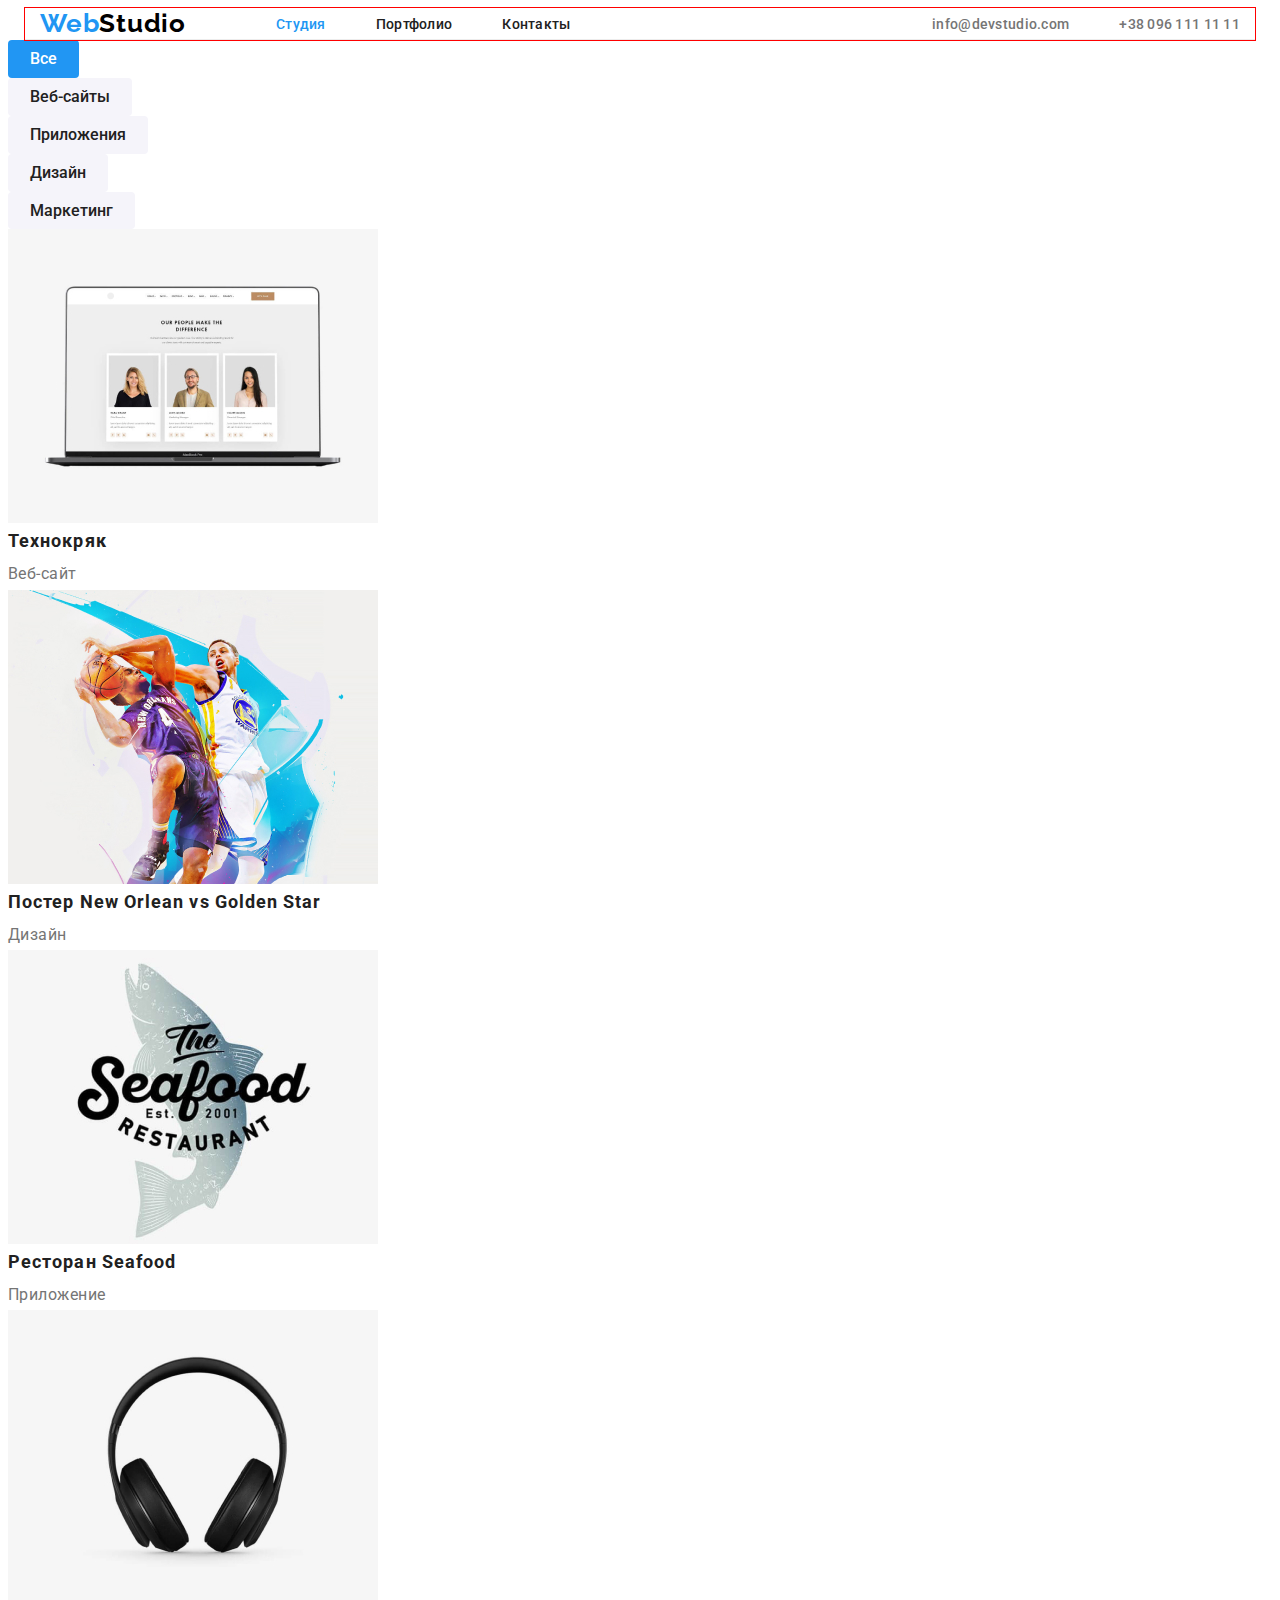
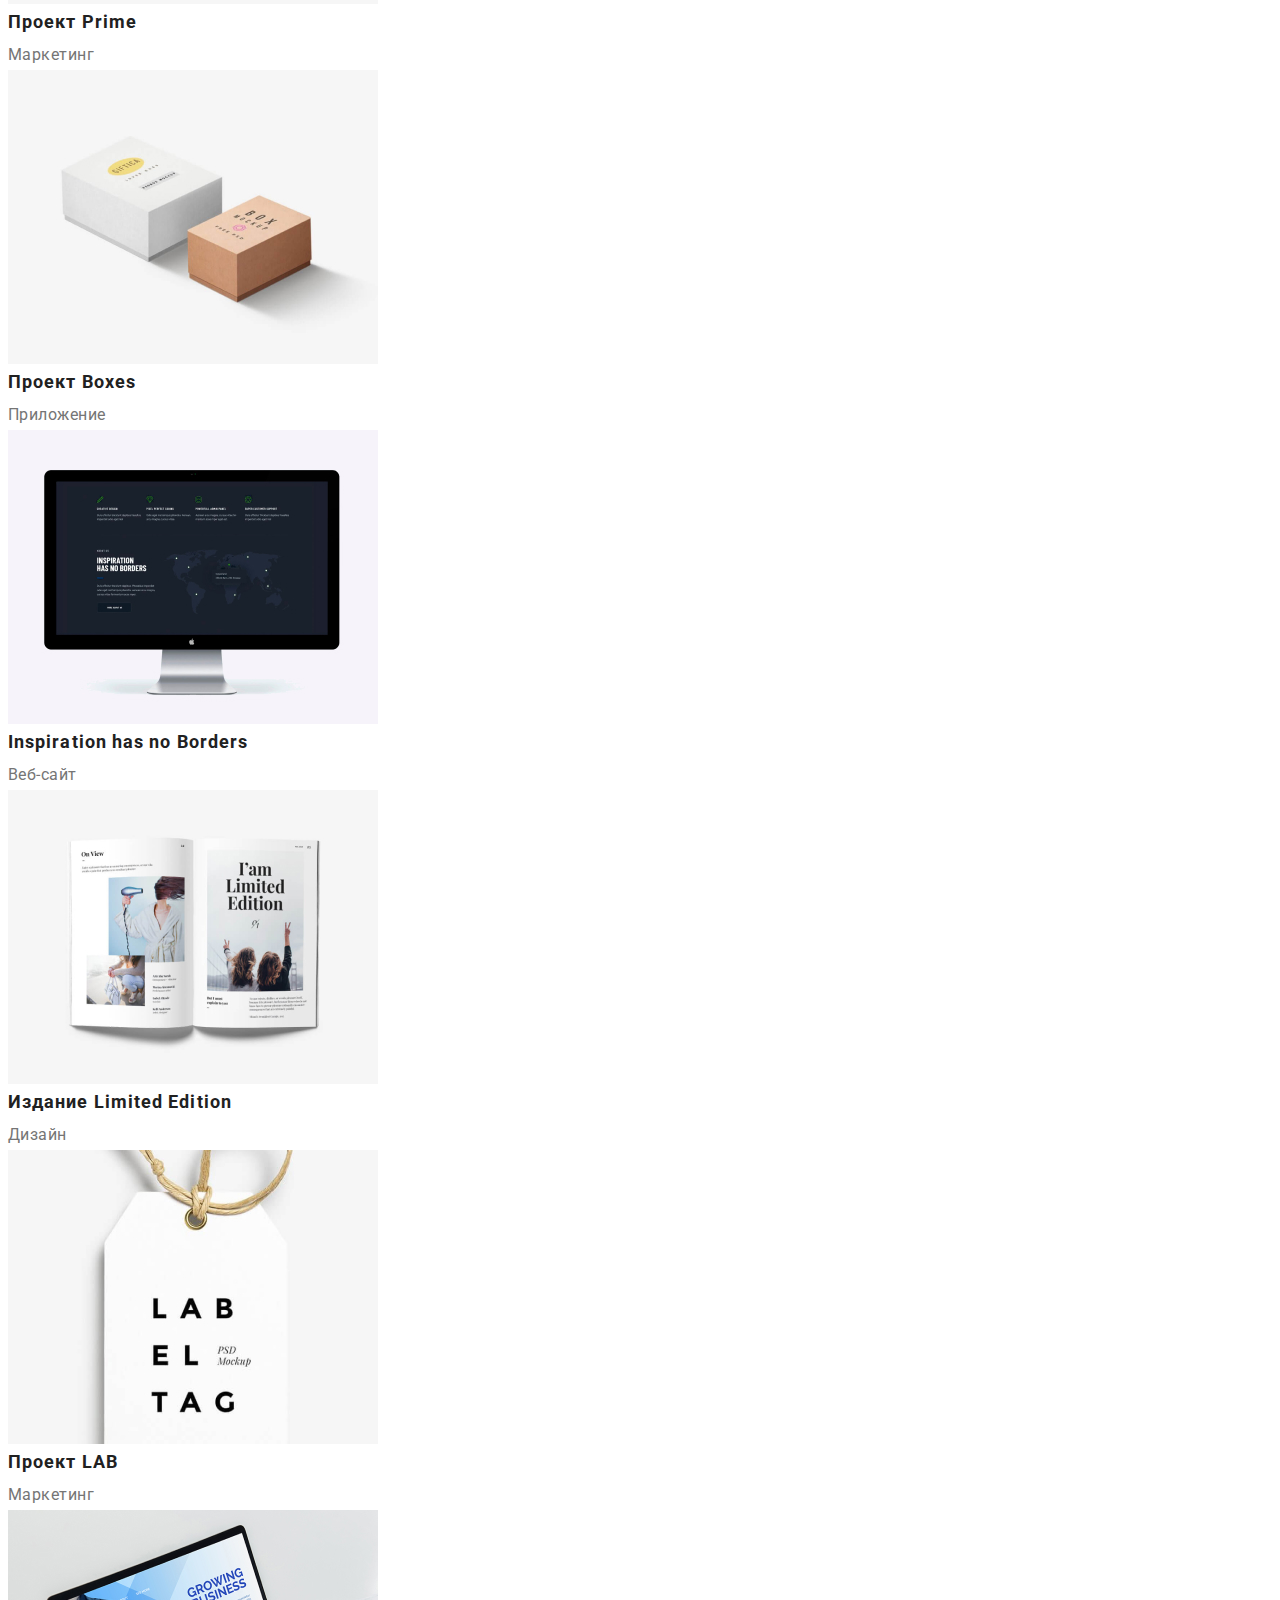
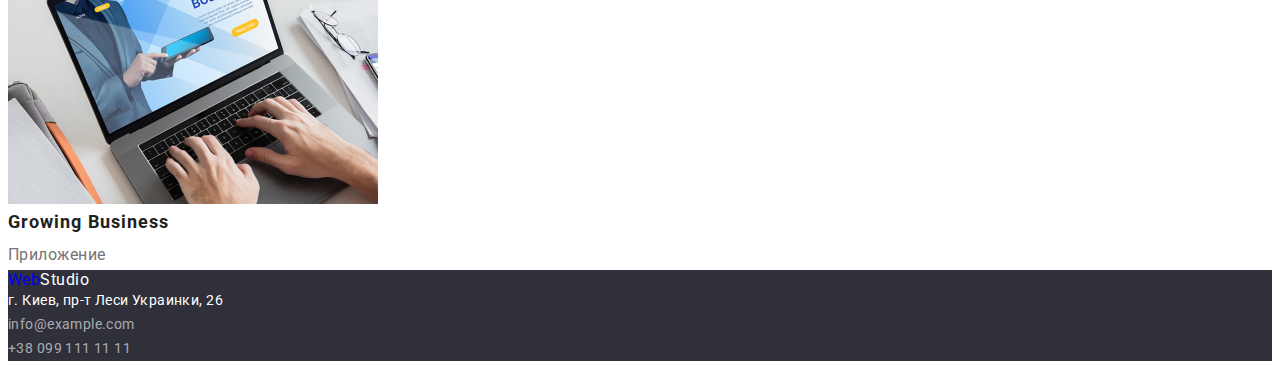
==== portfolio.html @ 0cc16148 "hw-03-heder" ====
<!DOCTYPE html>
<html lang="ru">
  <head>
    <meta charset="UTF-8" />
    <meta http-equiv="X-UA-Compatible" content="IE=edge" />
    <meta name="viewport" content="width=device-width, initial-scale=1.0" />
    <title>Portfolio</title>
    <link rel="preconnect" href="https://fonts.googleapis.com" />
    <link rel="preconnect" href="https://fonts.gstatic.com" crossorigin />
    <link
      href="https://fonts.googleapis.com/css2?family=Raleway:wght@700&family=Roboto:wght@400;500;700;900&display=swap"
      rel="stylesheet"
    />
    <link rel="stylesheet" href="./css/styles.css" />
  </head>

  <body>
    <!-- heder -->

    <header class="heder">
      <div class="container heder-container">
        <nav class="heder-nav">
          <a class="logo-web-studio link" href="./index.html"
            >Web<span class="logo-studio">Studio</span></a
          >
          <ul class="heder-list list">
            <li class="heder-list-item">
              <a class="heder-link link current" href="./index.html">Студия</a>
            </li>
            <li class="heder-list-item">
              <a class="heder-link link" href="./portfolio.html">Портфолио</a>
            </li>
            <li class="heder-list-item">
              <a class="heder-link link" href="./index.html">Контакты</a>
            </li>
          </ul>
        </nav>
        <div class="heder-group">
          <ul class="heder-group list">
            <li class="heder-group-item">
              <a class="heder-contact link" href="mailito:info@devstudio.com">info@devstudio.com</a>
            </li>
            <li class="heder-group-item">
              <a class="heder-contact link" href="tel:+380961111111">+38 096 111 11 11</a>
            </li>
          </ul>
        </div>
      </div>
    </header>

    <!-- main -->

    <main class="portfolio">
      <h1 class="visually-hidden">Портфолио</h1>

      <div class="">
        <ul class="list">
          <li><button class="btn-portfolio btn btn-colored" type="button">Все</button></li>
          <li><button class="btn-portfolio btn" type="button">Веб-сайты</button></li>
          <li><button class="btn-portfolio btn" type="button">Приложения</button></li>
          <li><button class="btn-portfolio btn" type="button">Дизайн</button></li>
          <li><button class="btn-portfolio btn" type="button">Маркетинг</button></li>
        </ul>
      </div>

      <ul class="list">
        <li>
          <a class="link" href="">
            <img src="./images/hw-2-01.jpg" alt="Работающий ноутбук" width="370" height="294" />
            <h2 class="portfolio-h2-style">Технокряк</h2>
            <p class="pottfolio-p-style">Веб-сайт</p>
            <span class="visually-hidden">Веб-сайты</span>
          </a>
        </li>

        <li>
          <a class="link" href="">
            <img
              src="./images/hw-2-02.jpg"
              alt="Два баскетболиста в борьбе за мячь"
              width="370"
              height="294"
            />
            <h2 class="portfolio-h2-style">Постер New Orlean vs Golden Star</h2>
            <p class="pottfolio-p-style">Дизайн</p>
            <span class="visually-hidden">Дизайн</span>
          </a>
        </li>

        <li>
          <a class="link" class="link" href="">
            <img src="./images/hw-2-03.jpg" alt="Логотип ресторана" width="370" height="294" />
            <h2 class="portfolio-h2-style">Ресторан Seafood</h2>
            <p class="pottfolio-p-style">Приложение</p>
            <span class="visually-hidden">Приложения</span>
          </a>
        </li>

        <li>
          <a class="link" href="">
            <img src="./images/hw-2-04.jpg" alt="Изображение наушников" width="370" height="294" />
            <h2 class="portfolio-h2-style">Проект Prime</h2>
            <p class="pottfolio-p-style">Маркетинг</p>
            <span class="visually-hidden">Маркетинг</span>
          </a>
        </li>

        <li>
          <a class="link" href="">
            <img
              src="./images/hw-2-05.jpg"
              alt="Изображение двух коробок"
              width="370"
              height="294"
            />
            <h2 class="portfolio-h2-style">Проект Boxes</h2>
            <p class="pottfolio-p-style">Приложение</p>
            <span class="visually-hidden">Приложения</span>
          </a>
        </li>

        <li>
          <a class="link" href="">
            <img src="./images/hw-2-06.jpg" alt="Монитор Aplle" width="370" height="294" />
            <h2 lang="en" class="portfolio-h2-style">Inspiration has no Borders</h2>
            <p class="pottfolio-p-style">Веб-сайт</p>
            <span class="visually-hidden">Веб-сайты</span>
          </a>
        </li>

        <li>
          <a class="link" href="">
            <img src="./images/hw-2-07.jpg" alt="Разворот журнала" width="370" height="294" />
            <h2 class="portfolio-h2-style">Издание Limited Edition</h2>
            <p class="pottfolio-p-style">Дизайн</p>
            <span class="visually-hidden">Дизайн</span>
          </a>
        </li>

        <li>
          <a class="link" href="">
            <img
              src="./images/hw-2-08.jpg"
              alt="Изображение этикетки LAB"
              width="370"
              height="294"
            />
            <h2 class="portfolio-h2-style">Проект LAB</h2>
            <p class="pottfolio-p-style">Маркетинг</p>
            <span class="visually-hidden">Маркетинг</span>
          </a>
        </li>

        <li>
          <a class="link" href="">
            <img
              src="./images/hw-2-09.jpg"
              alt="Работа в приложении Growing Business на ноутбуке"
              width="370"
              height="294"
            />
            <h2 lang="en" class="portfolio-h2-style">Growing Business</h2>
            <p class="pottfolio-p-style">Приложение</p>
            <span class="visually-hidden">Приложения</span>
          </a>
        </li>
      </ul>
    </main>

    <!-- footer -->

    <footer class="footer">
      <a class="logo-web link" href="./index.html"
        >Web<span class="footer-logo-studio">Studio</span></a
      >
      <address class="footer-address-it">
        <ul class="list">
          <li>
            <a
              class="footer-address link"
              href="https://goo.gl/maps/yNYyYPv2zE2rzLxP9"
              target="_blank"
              rel="noopener noreferrer"
              >г. Киев, пр-т Леси Украинки, 26</a
            >
          </li>
          <li>
            <a class="footer-contact link" href="mailito:info@example.com">info@example.com</a>
          </li>
          <li><a class="footer-contact link" href="tel:+380991111111">+38 099 111 11 11</a></li>
        </ul>
      </address>
    </footer>
  </body>
</html>
---- css/styles.css ----
:root { 

/* fonts */

--main-font: "Roboto", sans-serif;
--secondary-font: "Raleway";

   


/* text color */

--accent-txt-color: #2196F3;
--txt-black: #000000;
--txt-white: #FFFFFF;
--txt-deep-grey: #212121;
--txt-light-gray: #F5F4FA;
--txt-gray: #757575 ;
--txt-gray-glass: rgba(255, 255, 255, 0.6);

/* bg color */

--heder-footer: #2F303A;

}

body
 {
    font-family: var(--main-font);
    font-size: 16px;
    letter-spacing: 0.03em;
    color: var(--txt-gray);
    background-color: #FFFFFF;
}

/* resrt */

h1,
h2,
h3,
h4,
p {
    margin: 0;
}

img {
    display: block;
    max-width: 100%;
    height: auto;
}


/* comon styles start */

.container {
    width: 1200px;
    padding-left: 15px;
    padding-right: 15px;
    margin-left: auto;
    margin-right: auto;
    outline: 1px solid red;
}

.visually-hidden {
    position: absolute;
    width: 1px;
    height: 1px;
    margin: -1px;
    border: 0;
    padding: 0;

    white-space: nowrap;
    clip-path: inset(100%);
    clip: rect(0 0 0 0);
    overflow: hidden;
}

.link {
    text-decoration: none;
}

.list {
    list-style: none;
    margin: 0;
    padding: 0;
}


.btn {

    border-radius: 4px;
    border: 0px;
}

.btn:hover,
.btn:focus,
.btn:active {
    color: var(--txt-white);
    background-color: var(--accent-txt-color);
}

/* comon styles end */




/* heder */

.heder-container {
    display: flex;
    align-items: center;
    border-bottom: 1px solid #ECECEC;
    }

.heder-nav {
    display: flex;
    align-items: center;
}

.logo-web-studio {
    font-family: var(--secondary-font);
    font-weight: 700;
    font-size: 26px;
    line-height: 1.19;
    letter-spacing: 0.03em;
    color: var(--accent-txt-color);
    margin-right: 90px;

}

.logo-studio {
    color: var(--txt-black);}

.heder-list {
    display: flex; 
    align-items: center;
}

.heder-list-item:not(:last-child) {
    margin-right: 50px;}


.heder-link {   
    font-weight: 500;
    font-size: 14px;
    line-height: 1.14;
    letter-spacing: 0.02em;
    color: var(--txt-deep-grey);}

.heder-group  { 
    margin-left: auto;
    display: flex;}
.heder-group-item:not(:last-child) {
    margin-right:  50px;
}

.heder-contact {
    font-weight: 500;
    font-size: 14px;
    line-height: 1.14;
    letter-spacing: 0.02em;
    color: var(--txt-gray);
    }

.heder-contact:hover,
.heder-contact:focus,
.heder-link:hover,
.heder-link:focus,
.current
{color: var(--accent-txt-color);}




/* main */




/* main-one */

.hero-background {

    
    
    background-color: var(--heder-footer);
 }
 
.section-one-h1 { 
    
    font-weight: 900;
    font-size: 44px;
    line-height: 1.36;
    text-align: center;
    letter-spacing: 0.06em;
    text-transform: uppercase;
    color: var(--txt-white);
    
    
}


.btn-one {
    
   
    font-weight: 700;
    font-size: 16px;
    line-height: 1.88;
    display: flex;
    align-items: center;
    text-align: center;
    letter-spacing: 0.06em;
    color: var(--txt-deep-grey);
    background-color: var(--txt-light-gray);
    cursor: pointer;
}

.section-one-h2 {
    
    font-size: 36px;
    line-height: 1.17;
    text-align: center;
    color: var(--txt-deep-grey);}

.section-one-h3-best {
    
    font-size: 14px;
    line-height: 1.14;
    text-transform: uppercase;
    color: var(--txt-deep-grey);}

.section-one-p-best {
    font-size: 14px;
    line-height: 1.71;
    }

.section-one-h3-banda {
    
    font-weight: 500;
    line-height: 1.19;
    /* identical to box height */
    text-align: center;
    color: var(--txt-deep-grey);
    }

.section-one-p-banda {
    
    line-height: 1.19;
    /* identical to box height */
    text-align: center;
    } 





/* main-portfolio */  


.btn-portfolio {
        
        
        padding: 6px 22px;
        font-family: inherit;
        font-weight: 500;
        font-size: 16px;
        line-height: 1.62;
        text-align: center;
        color: var(--txt-deep-grey);
        cursor: pointer;
        background-color: transparent;
        background-color: var(--txt-light-gray);
    }

    .btn-colored {color: var(--txt-white); background-color: var(--accent-txt-color);}

.portfolio-h2-style {
    
    font-size: 18px;
    line-height: 2;
    letter-spacing: 0.06em;
    color: var(--txt-deep-grey);
} 

.pottfolio-p-style {
    line-height: 1.88;
    color: var(--txt-gray);
    }




    
/* footer */

.footer {
background-color: var(--heder-footer);
}

.footer-logo-studio {
color: var(--txt-white);
}
.footer-address-it {font-style: normal;} 

.footer-address {
    font-size: 14px;
    line-height: 1.71;
    letter-spacing: 0.03em;
    color: var(--txt-white);
}


.footer-contact {
    font-size: 14px;
    line-height: 1.71;
    letter-spacing: 0.03em;
    color: var(--txt-gray-glass);
}

.footer-contact:hover,
.footer-contact:focus {
    color: var(--accent-txt-color);}
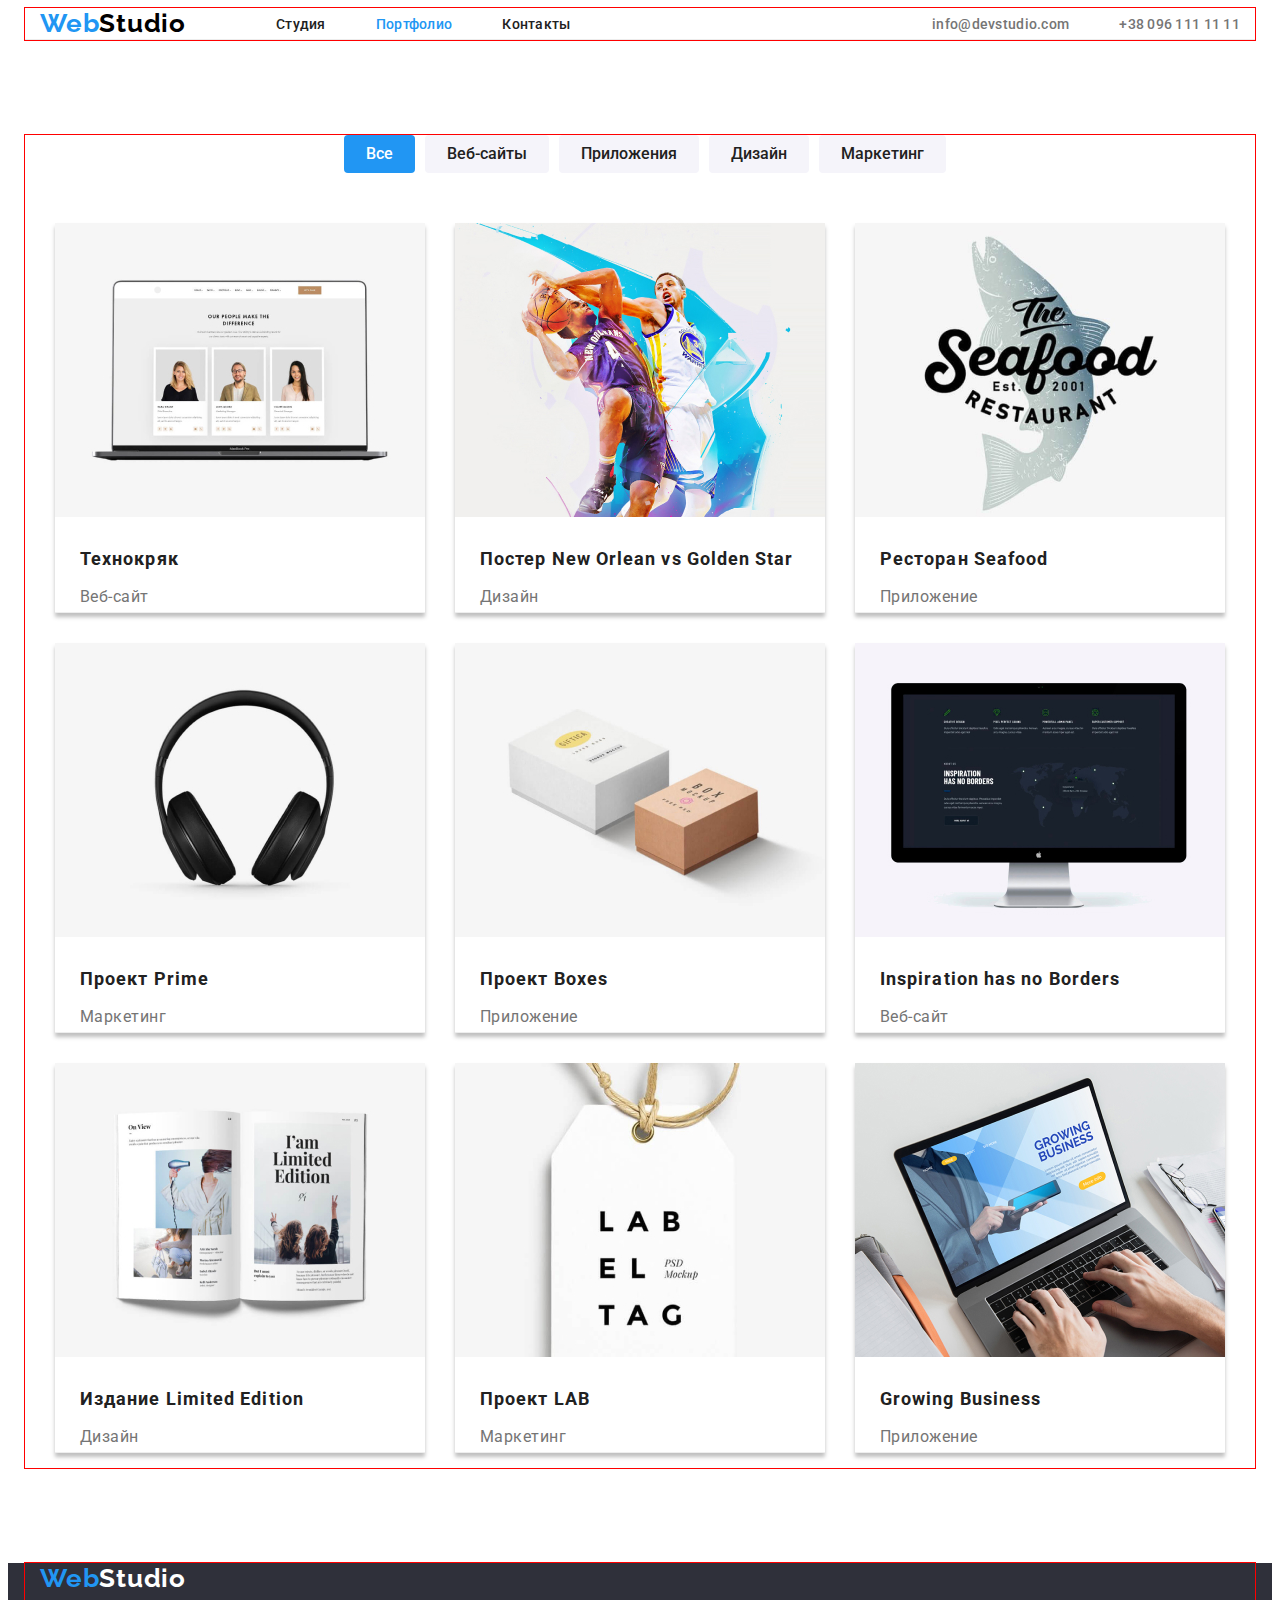
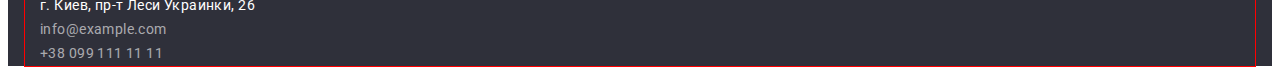
==== commit ca4e225d: "hw-03-portfolio" ====
--- a/portfolio.html
+++ b/portfolio.html
@@ -25,10 +25,10 @@
           >
           <ul class="heder-list list">
             <li class="heder-list-item">
-              <a class="heder-link link current" href="./index.html">Студия</a>
+              <a class="heder-link link" href="./index.html">Студия</a>
             </li>
             <li class="heder-list-item">
-              <a class="heder-link link" href="./portfolio.html">Портфолио</a>
+              <a class="heder-link link current" href="./portfolio.html">Портфолио</a>
             </li>
             <li class="heder-list-item">
               <a class="heder-link link" href="./index.html">Контакты</a>
@@ -50,146 +50,185 @@
 
     <!-- main -->
 
-    <main class="portfolio">
-      <h1 class="visually-hidden">Портфолио</h1>
-
-      <div class="">
-        <ul class="list">
-          <li><button class="btn-portfolio btn btn-colored" type="button">Все</button></li>
-          <li><button class="btn-portfolio btn" type="button">Веб-сайты</button></li>
-          <li><button class="btn-portfolio btn" type="button">Приложения</button></li>
-          <li><button class="btn-portfolio btn" type="button">Дизайн</button></li>
-          <li><button class="btn-portfolio btn" type="button">Маркетинг</button></li>
-        </ul>
+    <main class="portfolio section">
+      <div class="container">
+        <h1 class="visually-hidden">Портфолио</h1>
+
+        <div class="btn-portfolio-container">
+          <ul class="list list-portfolio-container">
+            <li><button class="btn-portfolio btn btn-colored" type="button">Все</button></li>
+            <li><button class="btn-portfolio btn" type="button">Веб-сайты</button></li>
+            <li><button class="btn-portfolio btn" type="button">Приложения</button></li>
+            <li><button class="btn-portfolio btn" type="button">Дизайн</button></li>
+            <li><button class="btn-portfolio btn" type="button">Маркетинг</button></li>
+          </ul>
+        </div>
+        <div class="portfolio-container">
+          <ul class="list card-set">
+            <li class="card-set-item portfolio-bord">
+              <a class="link" href="">
+                <img
+                  class="portfolio-pic"
+                  src="./images/hw-2-01.jpg"
+                  alt="Работающий ноутбук"
+                  width="370"
+                  height="294"
+                />
+                <h2 class="portfolio-h2-style">Технокряк</h2>
+                <p class="pottfolio-p-style">Веб-сайт</p>
+                <span class="visually-hidden">Веб-сайты</span>
+              </a>
+            </li>
+
+            <li class="card-set-item portfolio-bord">
+              <a class="link" href="">
+                <img
+                  class="portfolio-pic"
+                  src="./images/hw-2-02.jpg"
+                  alt="Два баскетболиста в борьбе за мячь"
+                  width="370"
+                  height="294"
+                />
+                <h2 class="portfolio-h2-style">Постер New Orlean vs Golden Star</h2>
+                <p class="pottfolio-p-style">Дизайн</p>
+                <span class="visually-hidden">Дизайн</span>
+              </a>
+            </li>
+
+            <li class="card-set-item portfolio-bord">
+              <a class="link" class="link" href="">
+                <img
+                  class="portfolio-pic"
+                  src="./images/hw-2-03.jpg"
+                  alt="Логотип ресторана"
+                  width="370"
+                  height="294"
+                />
+                <h2 class="portfolio-h2-style">Ресторан Seafood</h2>
+                <p class="pottfolio-p-style">Приложение</p>
+                <span class="visually-hidden">Приложения</span>
+              </a>
+            </li>
+
+            <li class="card-set-item portfolio-bord">
+              <a class="link" href="">
+                <img
+                  class="portfolio-pic"
+                  src="./images/hw-2-04.jpg"
+                  alt="Изображение наушников"
+                  width="370"
+                  height="294"
+                />
+                <h2 class="portfolio-h2-style">Проект Prime</h2>
+                <p class="pottfolio-p-style">Маркетинг</p>
+                <span class="visually-hidden">Маркетинг</span>
+              </a>
+            </li>
+
+            <li class="card-set-item portfolio-bord">
+              <a class="link" href="">
+                <img
+                  class="portfolio-pic"
+                  src="./images/hw-2-05.jpg"
+                  alt="Изображение двух коробок"
+                  width="370"
+                  height="294"
+                />
+                <h2 class="portfolio-h2-style">Проект Boxes</h2>
+                <p class="pottfolio-p-style">Приложение</p>
+                <span class="visually-hidden">Приложения</span>
+              </a>
+            </li>
+
+            <li class="card-set-item portfolio-bord">
+              <a class="link" href="">
+                <img
+                  class="portfolio-pic"
+                  src="./images/hw-2-06.jpg"
+                  alt="Монитор Aplle"
+                  width="370"
+                  height="294"
+                />
+                <h2 lang="en" class="portfolio-h2-style">Inspiration has no Borders</h2>
+                <p class="pottfolio-p-style">Веб-сайт</p>
+                <span class="visually-hidden">Веб-сайты</span>
+              </a>
+            </li>
+
+            <li class="card-set-item portfolio-bord">
+              <a class="link" href="">
+                <img
+                  class="portfolio-pic"
+                  src="./images/hw-2-07.jpg"
+                  alt="Разворот журнала"
+                  width="370"
+                  height="294"
+                />
+                <h2 class="portfolio-h2-style">Издание Limited Edition</h2>
+                <p class="pottfolio-p-style">Дизайн</p>
+                <span class="visually-hidden">Дизайн</span>
+              </a>
+            </li>
+
+            <li class="card-set-item portfolio-bord">
+              <a class="link" href="">
+                <img
+                  class="portfolio-pic"
+                  src="./images/hw-2-08.jpg"
+                  alt="Изображение этикетки LAB"
+                  width="370"
+                  height="294"
+                />
+                <h2 class="portfolio-h2-style">Проект LAB</h2>
+                <p class="pottfolio-p-style">Маркетинг</p>
+                <span class="visually-hidden">Маркетинг</span>
+              </a>
+            </li>
+
+            <li class="card-set-item portfolio-bord">
+              <a class="link" href="">
+                <img
+                  class="portfolio-pic"
+                  src="./images/hw-2-09.jpg"
+                  alt="Работа в приложении Growing Business на ноутбуке"
+                  width="370"
+                  height="294"
+                />
+                <h2 lang="en" class="portfolio-h2-style">Growing Business</h2>
+                <p class="pottfolio-p-style">Приложение</p>
+                <span class="visually-hidden">Приложения</span>
+              </a>
+            </li>
+          </ul>
+        </div>
       </div>
-
-      <ul class="list">
-        <li>
-          <a class="link" href="">
-            <img src="./images/hw-2-01.jpg" alt="Работающий ноутбук" width="370" height="294" />
-            <h2 class="portfolio-h2-style">Технокряк</h2>
-            <p class="pottfolio-p-style">Веб-сайт</p>
-            <span class="visually-hidden">Веб-сайты</span>
-          </a>
-        </li>
-
-        <li>
-          <a class="link" href="">
-            <img
-              src="./images/hw-2-02.jpg"
-              alt="Два баскетболиста в борьбе за мячь"
-              width="370"
-              height="294"
-            />
-            <h2 class="portfolio-h2-style">Постер New Orlean vs Golden Star</h2>
-            <p class="pottfolio-p-style">Дизайн</p>
-            <span class="visually-hidden">Дизайн</span>
-          </a>
-        </li>
-
-        <li>
-          <a class="link" class="link" href="">
-            <img src="./images/hw-2-03.jpg" alt="Логотип ресторана" width="370" height="294" />
-            <h2 class="portfolio-h2-style">Ресторан Seafood</h2>
-            <p class="pottfolio-p-style">Приложение</p>
-            <span class="visually-hidden">Приложения</span>
-          </a>
-        </li>
-
-        <li>
-          <a class="link" href="">
-            <img src="./images/hw-2-04.jpg" alt="Изображение наушников" width="370" height="294" />
-            <h2 class="portfolio-h2-style">Проект Prime</h2>
-            <p class="pottfolio-p-style">Маркетинг</p>
-            <span class="visually-hidden">Маркетинг</span>
-          </a>
-        </li>
-
-        <li>
-          <a class="link" href="">
-            <img
-              src="./images/hw-2-05.jpg"
-              alt="Изображение двух коробок"
-              width="370"
-              height="294"
-            />
-            <h2 class="portfolio-h2-style">Проект Boxes</h2>
-            <p class="pottfolio-p-style">Приложение</p>
-            <span class="visually-hidden">Приложения</span>
-          </a>
-        </li>
-
-        <li>
-          <a class="link" href="">
-            <img src="./images/hw-2-06.jpg" alt="Монитор Aplle" width="370" height="294" />
-            <h2 lang="en" class="portfolio-h2-style">Inspiration has no Borders</h2>
-            <p class="pottfolio-p-style">Веб-сайт</p>
-            <span class="visually-hidden">Веб-сайты</span>
-          </a>
-        </li>
-
-        <li>
-          <a class="link" href="">
-            <img src="./images/hw-2-07.jpg" alt="Разворот журнала" width="370" height="294" />
-            <h2 class="portfolio-h2-style">Издание Limited Edition</h2>
-            <p class="pottfolio-p-style">Дизайн</p>
-            <span class="visually-hidden">Дизайн</span>
-          </a>
-        </li>
-
-        <li>
-          <a class="link" href="">
-            <img
-              src="./images/hw-2-08.jpg"
-              alt="Изображение этикетки LAB"
-              width="370"
-              height="294"
-            />
-            <h2 class="portfolio-h2-style">Проект LAB</h2>
-            <p class="pottfolio-p-style">Маркетинг</p>
-            <span class="visually-hidden">Маркетинг</span>
-          </a>
-        </li>
-
-        <li>
-          <a class="link" href="">
-            <img
-              src="./images/hw-2-09.jpg"
-              alt="Работа в приложении Growing Business на ноутбуке"
-              width="370"
-              height="294"
-            />
-            <h2 lang="en" class="portfolio-h2-style">Growing Business</h2>
-            <p class="pottfolio-p-style">Приложение</p>
-            <span class="visually-hidden">Приложения</span>
-          </a>
-        </li>
-      </ul>
     </main>
 
     <!-- footer -->
 
     <footer class="footer">
-      <a class="logo-web link" href="./index.html"
-        >Web<span class="footer-logo-studio">Studio</span></a
-      >
-      <address class="footer-address-it">
-        <ul class="list">
-          <li>
-            <a
-              class="footer-address link"
-              href="https://goo.gl/maps/yNYyYPv2zE2rzLxP9"
-              target="_blank"
-              rel="noopener noreferrer"
-              >г. Киев, пр-т Леси Украинки, 26</a
-            >
-          </li>
-          <li>
-            <a class="footer-contact link" href="mailito:info@example.com">info@example.com</a>
-          </li>
-          <li><a class="footer-contact link" href="tel:+380991111111">+38 099 111 11 11</a></li>
-        </ul>
-      </address>
+      <div class="container footer-container">
+        <a class="logo-web-studio link" href="./index.html"
+          >Web<span class="footer-logo-studio">Studio</span></a
+        >
+        <address class="footer-address-it">
+          <ul class="list">
+            <li>
+              <a
+                class="footer-address link"
+                href="https://goo.gl/maps/yNYyYPv2zE2rzLxP9"
+                target="_blank"
+                rel="noopener noreferrer"
+                >г. Киев, пр-т Леси Украинки, 26</a
+              >
+            </li>
+            <li>
+              <a class="footer-contact link" href="mailito:info@example.com">info@example.com</a>
+            </li>
+            <li><a class="footer-contact link" href="tel:+380991111111">+38 099 111 11 11</a></li>
+          </ul>
+        </address>
+      </div>
     </footer>
   </body>
 </html>
--- a/css/styles.css
+++ b/css/styles.css
@@ -22,6 +22,12 @@
 
 --heder-footer: #2F303A;
 
+/* others */
+
+--items: 3;
+--indent: 30px;
+
+
 }
 
 body
@@ -43,7 +49,20 @@
     margin: 0;
 }
 
-img {
+/* сетка flex */
+
+.card-set {
+    display: flex;
+    flex-wrap: wrap;
+    margin-right: calc((-1 * var(--indent)) / 2);
+}
+
+.card-set-item {
+    flex-basis: calc((100% - (var(--indent)) * var(--items)) / var(--items));
+    margin: calc((var(--indent)) / 2);
+}
+
+.img {
     display: block;
     max-width: 100%;
     height: auto;
@@ -51,6 +70,12 @@
 
 
 /* comon styles start */
+
+
+.section {
+    padding-top: 95px;
+    padding-bottom: 95px;
+}
 
 .container {
     width: 1200px;
@@ -181,8 +206,6 @@
 
 .hero-background {
 
-    
-    
     background-color: var(--heder-footer);
  }
  
@@ -257,9 +280,17 @@
 /* main-portfolio */  
 
 
+
+.list-portfolio-container {
+        display:flex;
+        align-items: center;
+        justify-content: center;
+        
+      
+        
+}
+
 .btn-portfolio {
-        
-        
         padding: 6px 22px;
         font-family: inherit;
         font-weight: 500;
@@ -270,9 +301,23 @@
         cursor: pointer;
         background-color: transparent;
         background-color: var(--txt-light-gray);
-    }
-
-    .btn-colored {color: var(--txt-white); background-color: var(--accent-txt-color);}
+        margin-left: 10px;
+    }
+
+.btn-colored {color: var(--txt-white); background-color: var(--accent-txt-color);}
+
+
+.portfolio-container { 
+    display: flex;
+    margin-top: 35px;} 
+ 
+
+
+.portfolio-bord {
+    border-bottom: 1px solid #EEEEEE;
+    box-shadow: 0px 4px 4px rgba(0, 0, 0, 0.25);
+    }
+
 
 .portfolio-h2-style {
     
@@ -280,11 +325,15 @@
     line-height: 2;
     letter-spacing: 0.06em;
     color: var(--txt-deep-grey);
+    margin-top: 20px;
+    margin-left: 25px;
 } 
 
 .pottfolio-p-style {
     line-height: 1.88;
     color: var(--txt-gray);
+    margin-top: 5px;
+    margin-left: 25px;
     }
 
 
@@ -297,8 +346,15 @@
 background-color: var(--heder-footer);
 }
 
+.footer-container {
+    display: flex;
+    flex-direction: column
+}
 .footer-logo-studio {
 color: var(--txt-white);
+
+
+
 }
 .footer-address-it {font-style: normal;} 
 
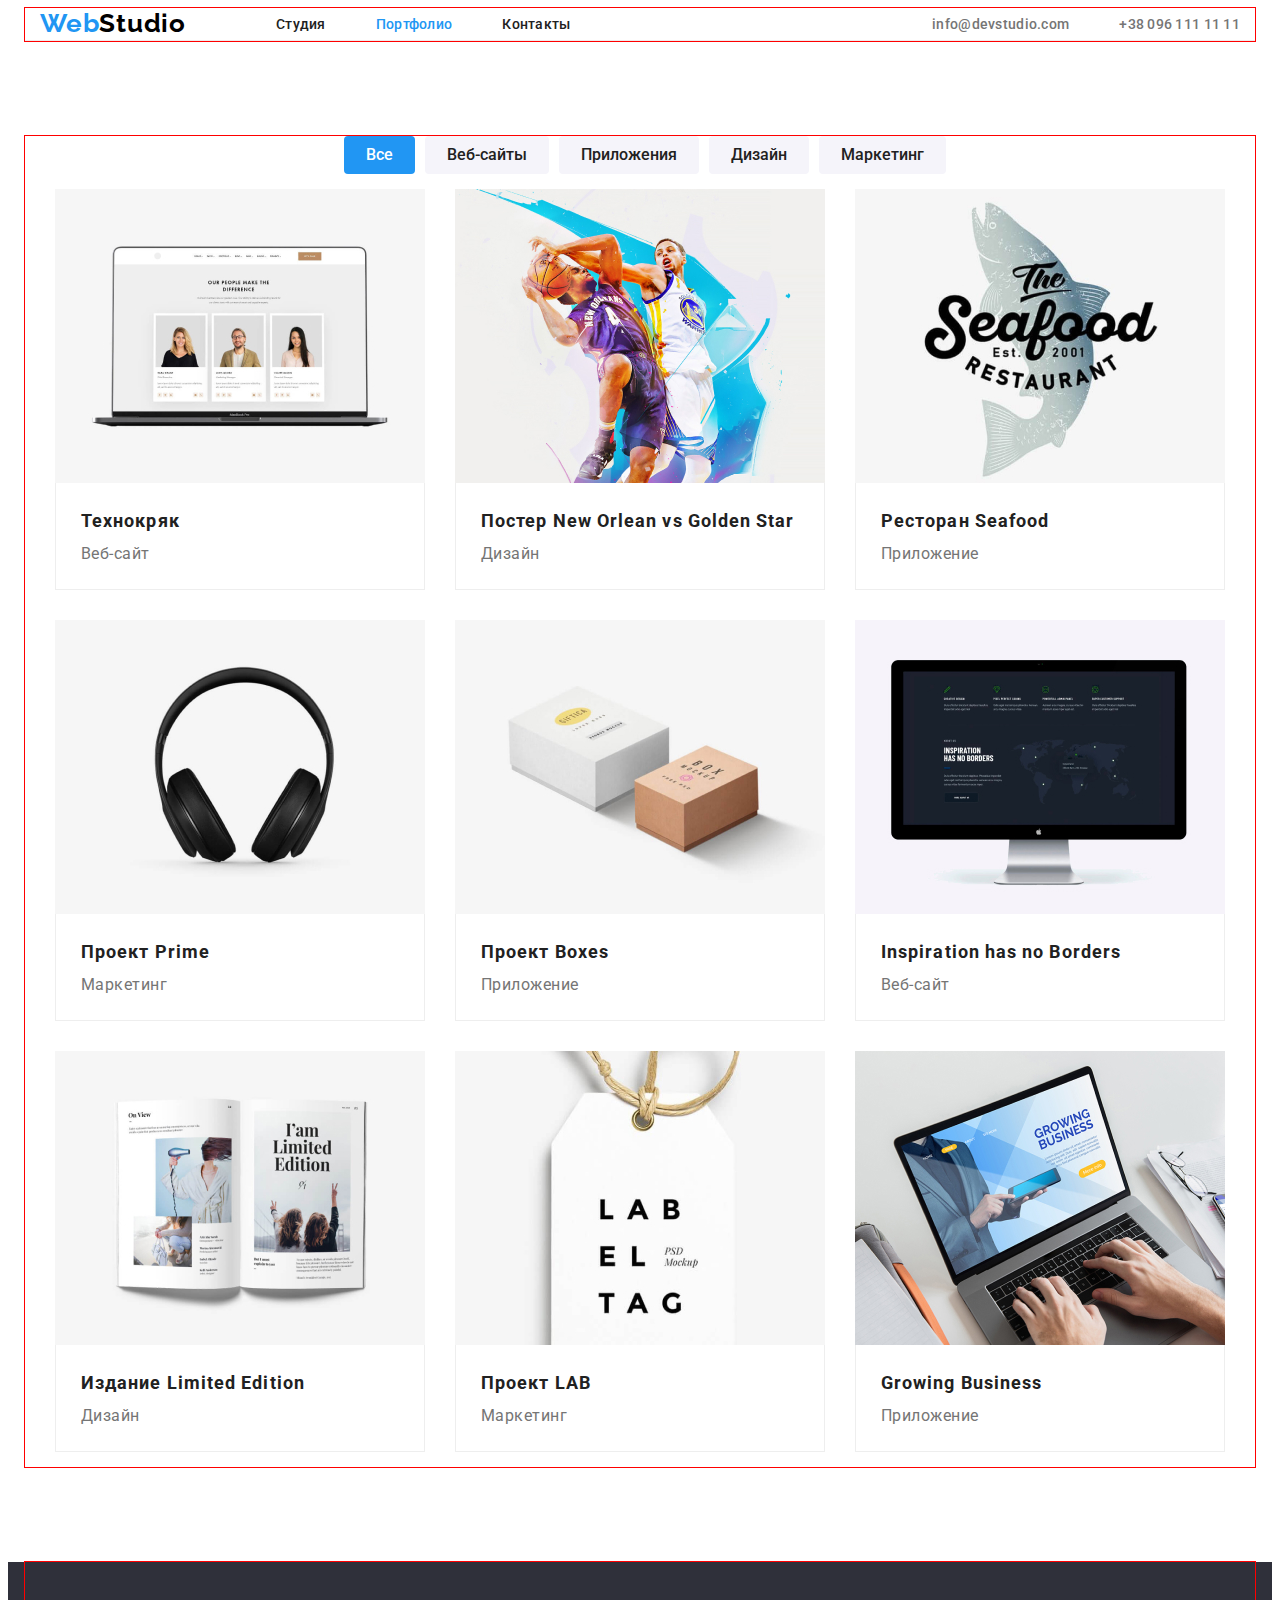
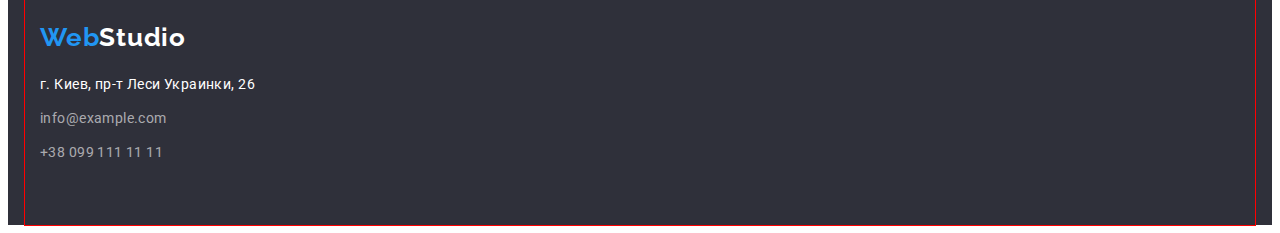
==== commit 904ea1dd: "hw-02-hero" ====
--- a/portfolio.html
+++ b/portfolio.html
@@ -18,12 +18,12 @@
     <!-- heder -->
 
     <header class="heder">
-      <div class="container heder-container">
-        <nav class="heder-nav">
-          <a class="logo-web-studio link" href="./index.html"
+      <div class="container section-flex heder-container">
+        <nav class="heder-nav section-flex">
+          <a class="logo-web logo-heder link" href="./index.html"
             >Web<span class="logo-studio">Studio</span></a
           >
-          <ul class="heder-list list">
+          <ul class="list section-flex">
             <li class="heder-list-item">
               <a class="heder-link link" href="./index.html">Студия</a>
             </li>
@@ -35,8 +35,8 @@
             </li>
           </ul>
         </nav>
-        <div class="heder-group">
-          <ul class="heder-group list">
+        <div class="heder-group section-flex">
+          <ul class="section-flex list">
             <li class="heder-group-item">
               <a class="heder-contact link" href="mailito:info@devstudio.com">info@devstudio.com</a>
             </li>
@@ -55,7 +55,7 @@
         <h1 class="visually-hidden">Портфолио</h1>
 
         <div class="btn-portfolio-container">
-          <ul class="list list-portfolio-container">
+          <ul class="list list-portfolio-container section-flex">
             <li><button class="btn-portfolio btn btn-colored" type="button">Все</button></li>
             <li><button class="btn-portfolio btn" type="button">Веб-сайты</button></li>
             <li><button class="btn-portfolio btn" type="button">Приложения</button></li>
@@ -63,140 +63,162 @@
             <li><button class="btn-portfolio btn" type="button">Маркетинг</button></li>
           </ul>
         </div>
-        <div class="portfolio-container">
+        <div class="">
           <ul class="list card-set">
-            <li class="card-set-item portfolio-bord">
-              <a class="link" href="">
-                <img
-                  class="portfolio-pic"
+            <li class="card-set-item">
+              <a class="link" href="">
+                <img
+                  class="portfolio-pic img"
                   src="./images/hw-2-01.jpg"
                   alt="Работающий ноутбук"
                   width="370"
                   height="294"
                 />
+                <div class="portfolio-border">
+                
                 <h2 class="portfolio-h2-style">Технокряк</h2>
                 <p class="pottfolio-p-style">Веб-сайт</p>
                 <span class="visually-hidden">Веб-сайты</span>
               </a>
-            </li>
-
-            <li class="card-set-item portfolio-bord">
-              <a class="link" href="">
-                <img
-                  class="portfolio-pic"
+              </div>
+            </li>
+
+            <li class="card-set-item portfolio-bord">
+              <a class="link" href="">
+                <img
+                  class="portfolio-pic img"
                   src="./images/hw-2-02.jpg"
                   alt="Два баскетболиста в борьбе за мячь"
                   width="370"
                   height="294"
                 />
+
+                <div class="portfolio-border">
                 <h2 class="portfolio-h2-style">Постер New Orlean vs Golden Star</h2>
                 <p class="pottfolio-p-style">Дизайн</p>
                 <span class="visually-hidden">Дизайн</span>
-              </a>
-            </li>
-
-            <li class="card-set-item portfolio-bord">
-              <a class="link" class="link" href="">
-                <img
-                  class="portfolio-pic"
+                </div>
+              </a>
+            </li>
+
+            <li class="card-set-item portfolio-bord">
+              <a class="link" href="">
+                <img
+                  class="portfolio-pic img"
                   src="./images/hw-2-03.jpg"
                   alt="Логотип ресторана"
                   width="370"
                   height="294"
                 />
+                <div class="portfolio-border">
                 <h2 class="portfolio-h2-style">Ресторан Seafood</h2>
                 <p class="pottfolio-p-style">Приложение</p>
                 <span class="visually-hidden">Приложения</span>
-              </a>
-            </li>
-
-            <li class="card-set-item portfolio-bord">
-              <a class="link" href="">
-                <img
-                  class="portfolio-pic"
+                </div>
+              </a>
+            </li>
+
+            <li class="card-set-item portfolio-bord">
+              <a class="link" href="">
+                <img
+                  class="portfolio-pic img"
                   src="./images/hw-2-04.jpg"
                   alt="Изображение наушников"
                   width="370"
                   height="294"
                 />
+                <div class="portfolio-border">
                 <h2 class="portfolio-h2-style">Проект Prime</h2>
                 <p class="pottfolio-p-style">Маркетинг</p>
                 <span class="visually-hidden">Маркетинг</span>
-              </a>
-            </li>
-
-            <li class="card-set-item portfolio-bord">
-              <a class="link" href="">
-                <img
-                  class="portfolio-pic"
+                </div>
+              </a>
+            </li>
+
+            <li class="card-set-item portfolio-bord">
+              <a class="link" href="">
+                <img
+                  class="portfolio-pic img"
                   src="./images/hw-2-05.jpg"
                   alt="Изображение двух коробок"
                   width="370"
                   height="294"
                 />
+                <div class="portfolio-border">
                 <h2 class="portfolio-h2-style">Проект Boxes</h2>
                 <p class="pottfolio-p-style">Приложение</p>
                 <span class="visually-hidden">Приложения</span>
-              </a>
-            </li>
-
-            <li class="card-set-item portfolio-bord">
-              <a class="link" href="">
-                <img
-                  class="portfolio-pic"
+                </div>
+              </a>
+            </li>
+
+            <li class="card-set-item portfolio-bord">
+              <a class="link" href="">
+                <img
+                  class="portfolio-pic img"
                   src="./images/hw-2-06.jpg"
                   alt="Монитор Aplle"
                   width="370"
                   height="294"
                 />
+                <div class="portfolio-border">
                 <h2 lang="en" class="portfolio-h2-style">Inspiration has no Borders</h2>
                 <p class="pottfolio-p-style">Веб-сайт</p>
                 <span class="visually-hidden">Веб-сайты</span>
-              </a>
-            </li>
-
-            <li class="card-set-item portfolio-bord">
-              <a class="link" href="">
-                <img
-                  class="portfolio-pic"
+                </div>
+              </a>
+            </li>
+
+            <li class="card-set-item portfolio-bord">
+              <a class="link" href="">
+                <img
+                  class="portfolio-pic img"
                   src="./images/hw-2-07.jpg"
                   alt="Разворот журнала"
                   width="370"
                   height="294"
                 />
+                <div class="portfolio-border">
                 <h2 class="portfolio-h2-style">Издание Limited Edition</h2>
                 <p class="pottfolio-p-style">Дизайн</p>
                 <span class="visually-hidden">Дизайн</span>
-              </a>
-            </li>
-
-            <li class="card-set-item portfolio-bord">
-              <a class="link" href="">
-                <img
-                  class="portfolio-pic"
+                </div>
+              </a>
+              
+            </li>
+
+            <li class="card-set-item portfolio-bord">
+              <a class="link" href="">
+                <img
+                  class="portfolio-pic img"
                   src="./images/hw-2-08.jpg"
                   alt="Изображение этикетки LAB"
                   width="370"
                   height="294"
                 />
+                <div class="portfolio-border">
                 <h2 class="portfolio-h2-style">Проект LAB</h2>
                 <p class="pottfolio-p-style">Маркетинг</p>
                 <span class="visually-hidden">Маркетинг</span>
-              </a>
-            </li>
-
-            <li class="card-set-item portfolio-bord">
-              <a class="link" href="">
-                <img
-                  class="portfolio-pic"
+                </div>
+              </a>
+              
+            </li>
+
+            <li class="card-set-item portfolio-bord">
+              <a class="link" href="">
+                <img
+                  class="portfolio-pic img"
                   src="./images/hw-2-09.jpg"
                   alt="Работа в приложении Growing Business на ноутбуке"
                   width="370"
                   height="294"
                 />
+                <div class="portfolio-border">
                 <h2 lang="en" class="portfolio-h2-style">Growing Business</h2>
                 <p class="pottfolio-p-style">Приложение</p>
                 <span class="visually-hidden">Приложения</span>
+                </div>
               </a>
             </li>
           </ul>
@@ -207,26 +229,33 @@
     <!-- footer -->
 
     <footer class="footer">
-      <div class="container footer-container">
-        <a class="logo-web-studio link" href="./index.html"
-          >Web<span class="footer-logo-studio">Studio</span></a
-        >
+      <div class="container">
+        <div class="section-flex footer-container">
+          <a class="logo-web logo-footer section-flex link" href="./index.html"
+            >Web<span class="footer-logo-studio">Studio</span></a
+          >
+        </div>
+
         <address class="footer-address-it">
-          <ul class="list">
-            <li>
-              <a
-                class="footer-address link"
-                href="https://goo.gl/maps/yNYyYPv2zE2rzLxP9"
-                target="_blank"
-                rel="noopener noreferrer"
-                >г. Киев, пр-т Леси Украинки, 26</a
-              >
-            </li>
-            <li>
-              <a class="footer-contact link" href="mailito:info@example.com">info@example.com</a>
-            </li>
-            <li><a class="footer-contact link" href="tel:+380991111111">+38 099 111 11 11</a></li>
-          </ul>
+          <div class="section-flex footer-container">
+            <ul class="list section-flex footer-container">
+              <li class="section-flex">
+                <a
+                  class="footer-address link"
+                  href="https://goo.gl/maps/yNYyYPv2zE2rzLxP9"
+                  target="_blank"
+                  rel="noopener noreferrer"
+                  >г. Киев, пр-т Леси Украинки, 26</a
+                >
+              </li>
+              <li class="section-flex">
+                <a class="footer-contact link" href="mailito:info@example.com">info@example.com</a>
+              </li>
+              <li class="section-flex footer-end">
+                <a class="footer-contact link" href="tel:+380991111111">+38 099 111 11 11</a>
+              </li>
+            </ul>
+          </div>
         </address>
       </div>
     </footer>
--- a/css/styles.css
+++ b/css/styles.css
@@ -48,7 +48,7 @@
 p {
     margin: 0;
 }
-
+ 
 /* сетка flex */
 
 .card-set {
@@ -86,6 +86,10 @@
     outline: 1px solid red;
 }
 
+.section-flex {
+    display: flex;
+}
+
 .visually-hidden {
     position: absolute;
     width: 1px;
@@ -110,6 +114,13 @@
     padding: 0;
 }
 
+.logo-web {
+    font-family: var(--secondary-font);
+    font-weight: 700;
+    font-size: 26px;
+    line-height: 1.19;
+    letter-spacing: 0.03em;
+    color: var(--accent-txt-color)}
 
 .btn {
 
@@ -132,23 +143,17 @@
 /* heder */
 
 .heder-container {
-    display: flex;
+    
     align-items: center;
+    padding-bottom: 1px;
     border-bottom: 1px solid #ECECEC;
     }
 
 .heder-nav {
-    display: flex;
     align-items: center;
 }
 
-.logo-web-studio {
-    font-family: var(--secondary-font);
-    font-weight: 700;
-    font-size: 26px;
-    line-height: 1.19;
-    letter-spacing: 0.03em;
-    color: var(--accent-txt-color);
+.logo-heder {
     margin-right: 90px;
 
 }
@@ -156,10 +161,7 @@
 .logo-studio {
     color: var(--txt-black);}
 
-.heder-list {
-    display: flex; 
-    align-items: center;
-}
+
 
 .heder-list-item:not(:last-child) {
     margin-right: 50px;}
@@ -174,7 +176,7 @@
 
 .heder-group  { 
     margin-left: auto;
-    display: flex;}
+    }
 .heder-group-item:not(:last-child) {
     margin-right:  50px;
 }
@@ -207,6 +209,7 @@
 .hero-background {
 
     background-color: var(--heder-footer);
+    
  }
  
 .section-one-h1 { 
@@ -218,7 +221,12 @@
     letter-spacing: 0.06em;
     text-transform: uppercase;
     color: var(--txt-white);
-    
+    margin-top: 200px;
+    margin-right: 450px;
+    margin-bottom: 280px;
+    margin-left: 450px;
+    
+
     
 }
 
@@ -236,6 +244,7 @@
     color: var(--txt-deep-grey);
     background-color: var(--txt-light-gray);
     cursor: pointer;
+    padding: 10px 30px ;
 }
 
 .section-one-h2 {
@@ -257,6 +266,8 @@
     line-height: 1.71;
     }
 
+
+
 .section-one-h3-banda {
     
     font-weight: 500;
@@ -282,13 +293,10 @@
 
 
 .list-portfolio-container {
-        display:flex;
         align-items: center;
         justify-content: center;
         
-      
-        
-}
+      }
 
 .btn-portfolio {
         padding: 6px 22px;
@@ -308,14 +316,14 @@
 
 
 .portfolio-container { 
-    display: flex;
+
     margin-top: 35px;} 
  
-
-
-.portfolio-bord {
-    border-bottom: 1px solid #EEEEEE;
-    box-shadow: 0px 4px 4px rgba(0, 0, 0, 0.25);
+.portfolio-border {
+    padding: 20px 25px;
+    border: 1px solid #EEEEEE;
+    border-top: none;
+       
     }
 
 
@@ -325,16 +333,13 @@
     line-height: 2;
     letter-spacing: 0.06em;
     color: var(--txt-deep-grey);
-    margin-top: 20px;
-    margin-left: 25px;
+    
 } 
 
 .pottfolio-p-style {
     line-height: 1.88;
     color: var(--txt-gray);
-    margin-top: 5px;
-    margin-left: 25px;
-    }
+}
 
 
 
@@ -347,22 +352,29 @@
 }
 
 .footer-container {
-    display: flex;
-    flex-direction: column
-}
+    flex-direction: column;
+    
+}
+
+.logo-footer {
+    margin-top: 60px;
+    }
+
 .footer-logo-studio {
 color: var(--txt-white);
-
-
-
-}
-.footer-address-it {font-style: normal;} 
+}
+
+.footer-address-it {
+    font-style: normal;
+    } 
 
 .footer-address {
     font-size: 14px;
     line-height: 1.71;
     letter-spacing: 0.03em;
     color: var(--txt-white);
+    margin-top: 20px;
+    
 }
 
 
@@ -371,6 +383,14 @@
     line-height: 1.71;
     letter-spacing: 0.03em;
     color: var(--txt-gray-glass);
+    margin-top: 10px;
+    not(last-child): 10px;
+    
+}
+
+.footer-end { 
+    margin-bottom: 60px;
+
 }
 
 .footer-contact:hover,
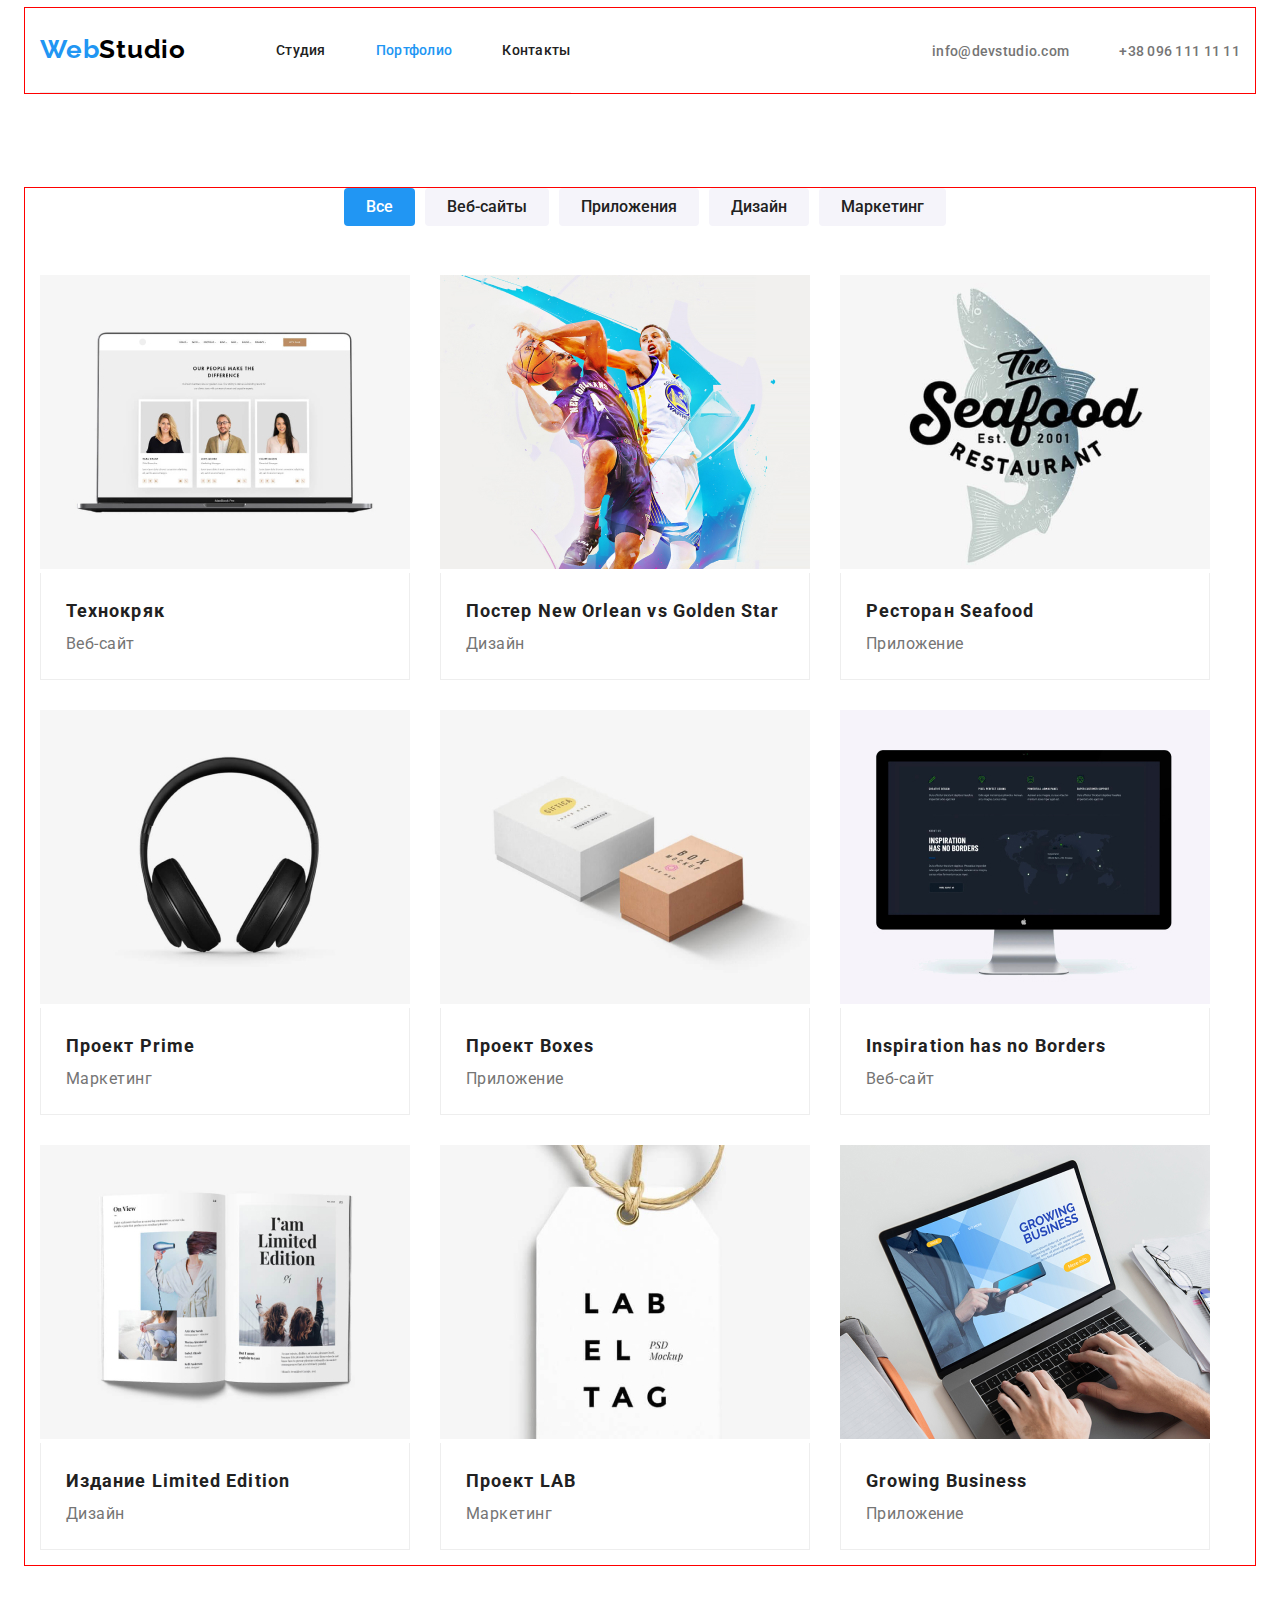
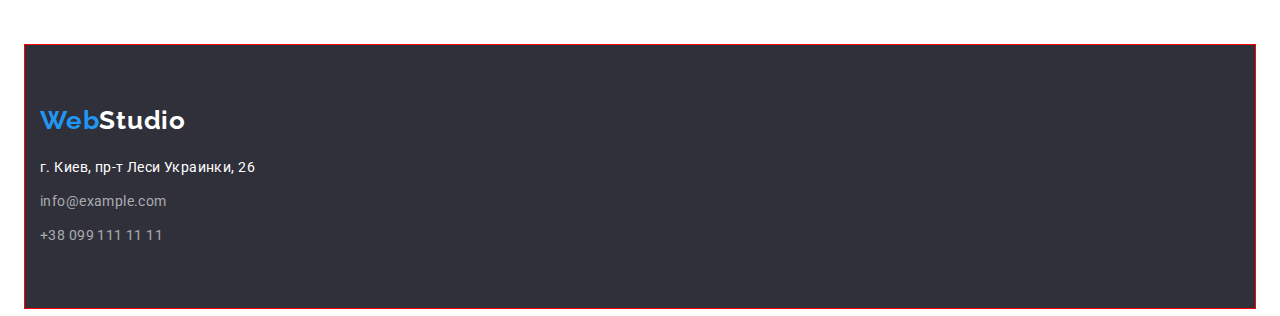
==== commit 71603952: "hw-03-full-01" ====
--- a/portfolio.html
+++ b/portfolio.html
@@ -17,35 +17,32 @@
   <body>
     <!-- heder -->
 
-    <header class="heder">
-      <div class="container section-flex heder-container">
-        <nav class="heder-nav section-flex">
-          <a class="logo-web logo-heder link" href="./index.html"
-            >Web<span class="logo-studio">Studio</span></a
-          >
-          <ul class="list section-flex">
-            <li class="heder-list-item">
-              <a class="heder-link link" href="./index.html">Студия</a>
-            </li>
-            <li class="heder-list-item">
-              <a class="heder-link link current" href="./portfolio.html">Портфолио</a>
-            </li>
-            <li class="heder-list-item">
-              <a class="heder-link link" href="./index.html">Контакты</a>
-            </li>
-          </ul>
-        </nav>
-        <div class="heder-group section-flex">
-          <ul class="section-flex list">
-            <li class="heder-group-item">
-              <a class="heder-contact link" href="mailito:info@devstudio.com">info@devstudio.com</a>
-            </li>
-            <li class="heder-group-item">
-              <a class="heder-contact link" href="tel:+380961111111">+38 096 111 11 11</a>
-            </li>
-          </ul>
-        </div>
-      </div>
+    <header class="heder container section-flex heder-container">
+      <nav class="heder-nav section-flex heder-portfolio-border">
+        <a class="logo-web logo-heder link" href="./index.html"
+          >Web<span class="logo-studio">Studio</span></a
+        >
+        <ul class="list section-flex heder-padding">
+          <li class="heder-list-item">
+            <a class="heder-link link" href="./index.html">Студия</a>
+          </li>
+          <li class="heder-list-item">
+            <a class="heder-link link current" href="./portfolio.html">Портфолио</a>
+          </li>
+          <li class="heder-list-item">
+            <a class="heder-link link" href="./index.html">Контакты</a>
+          </li>
+        </ul>
+      </nav>
+
+      <ul class="section-flex list heder-group heder-padding">
+        <li class="heder-group-item">
+          <a class="heder-contact link" href="mailito:info@devstudio.com">info@devstudio.com</a>
+        </li>
+        <li class="heder-group-item">
+          <a class="heder-contact link" href="tel:+380961111111">+38 096 111 11 11</a>
+        </li>
+      </ul>
     </header>
 
     <!-- main -->
@@ -63,30 +60,35 @@
             <li><button class="btn-portfolio btn" type="button">Маркетинг</button></li>
           </ul>
         </div>
-        <div class="">
-          <ul class="list card-set">
+      
+
+        <div class="portfolio-container">
+
+          <ul class="list card-set card-top img">
+
             <li class="card-set-item">
-              <a class="link" href="">
-                <img
-                  class="portfolio-pic img"
+
+              <a class="link" href="">
+                <img
+                  class="portfolio-pic"
                   src="./images/hw-2-01.jpg"
                   alt="Работающий ноутбук"
                   width="370"
                   height="294"
                 />
-                <div class="portfolio-border">
-                
+
+              <div class="portfolio-border">
                 <h2 class="portfolio-h2-style">Технокряк</h2>
                 <p class="pottfolio-p-style">Веб-сайт</p>
                 <span class="visually-hidden">Веб-сайты</span>
-              </a>
+                </a>
               </div>
             </li>
 
-            <li class="card-set-item portfolio-bord">
-              <a class="link" href="">
-                <img
-                  class="portfolio-pic img"
+            <li class="card-set-item">
+              <a class="link" href="">
+                <img
+                  class="portfolio-pic"
                   src="./images/hw-2-02.jpg"
                   alt="Два баскетболиста в борьбе за мячь"
                   width="370"
@@ -96,15 +98,15 @@
                 <div class="portfolio-border">
                 <h2 class="portfolio-h2-style">Постер New Orlean vs Golden Star</h2>
                 <p class="pottfolio-p-style">Дизайн</p>
-                <span class="visually-hidden">Дизайн</span>
-                </div>
-              </a>
-            </li>
-
-            <li class="card-set-item portfolio-bord">
-              <a class="link" href="">
-                <img
-                  class="portfolio-pic img"
+                
+                </div>
+              </a>
+            </li>
+
+            <li class="card-set-item portfolio-bord">
+              <a class="link" href="">
+                <img
+                  class="portfolio-pic"
                   src="./images/hw-2-03.jpg"
                   alt="Логотип ресторана"
                   width="370"
@@ -121,7 +123,7 @@
             <li class="card-set-item portfolio-bord">
               <a class="link" href="">
                 <img
-                  class="portfolio-pic img"
+                  class="portfolio-pic"
                   src="./images/hw-2-04.jpg"
                   alt="Изображение наушников"
                   width="370"
@@ -138,7 +140,7 @@
             <li class="card-set-item portfolio-bord">
               <a class="link" href="">
                 <img
-                  class="portfolio-pic img"
+                  class="portfolio-pic"
                   src="./images/hw-2-05.jpg"
                   alt="Изображение двух коробок"
                   width="370"
@@ -155,7 +157,7 @@
             <li class="card-set-item portfolio-bord">
               <a class="link" href="">
                 <img
-                  class="portfolio-pic img"
+                  class="portfolio-pic"
                   src="./images/hw-2-06.jpg"
                   alt="Монитор Aplle"
                   width="370"
@@ -172,7 +174,7 @@
             <li class="card-set-item portfolio-bord">
               <a class="link" href="">
                 <img
-                  class="portfolio-pic img"
+                  class="portfolio-pic"
                   src="./images/hw-2-07.jpg"
                   alt="Разворот журнала"
                   width="370"
@@ -190,7 +192,7 @@
             <li class="card-set-item portfolio-bord">
               <a class="link" href="">
                 <img
-                  class="portfolio-pic img"
+                  class="portfolio-pic"
                   src="./images/hw-2-08.jpg"
                   alt="Изображение этикетки LAB"
                   width="370"
@@ -208,7 +210,7 @@
             <li class="card-set-item portfolio-bord">
               <a class="link" href="">
                 <img
-                  class="portfolio-pic img"
+                  class="portfolio-pic"
                   src="./images/hw-2-09.jpg"
                   alt="Работа в приложении Growing Business на ноутбуке"
                   width="370"
@@ -228,8 +230,8 @@
 
     <!-- footer -->
 
-    <footer class="footer">
-      <div class="container">
+    <footer class="footer container">
+      
         <div class="section-flex footer-container">
           <a class="logo-web logo-footer section-flex link" href="./index.html"
             >Web<span class="footer-logo-studio">Studio</span></a
@@ -257,7 +259,7 @@
             </ul>
           </div>
         </address>
-      </div>
+      
     </footer>
   </body>
 </html>
--- a/css/styles.css
+++ b/css/styles.css
@@ -45,27 +45,17 @@
 h2,
 h3,
 h4,
-p {
+p,
+img {
     margin: 0;
 }
  
-/* сетка flex */
-
-.card-set {
-    display: flex;
-    flex-wrap: wrap;
-    margin-right: calc((-1 * var(--indent)) / 2);
-}
-
-.card-set-item {
-    flex-basis: calc((100% - (var(--indent)) * var(--items)) / var(--items));
-    margin: calc((var(--indent)) / 2);
-}
 
 .img {
     display: block;
     max-width: 100%;
     height: auto;
+    
 }
 
 
@@ -113,7 +103,7 @@
     margin: 0;
     padding: 0;
 }
-
+ 
 .logo-web {
     font-family: var(--secondary-font);
     font-weight: 700;
@@ -123,17 +113,27 @@
     color: var(--accent-txt-color)}
 
 .btn {
-
+    font-size: 16px;
+    text-align: center;
+    cursor: pointer;
     border-radius: 4px;
     border: 0px;
 }
-
-.btn:hover,
-.btn:focus,
-.btn:active {
-    color: var(--txt-white);
-    background-color: var(--accent-txt-color);
-}
+ 
+
+/* сетка flex */
+
+.card-set {
+    display: flex;
+    flex-wrap: wrap;
+    margin: calc(-1 * var(--indent) / 2);
+}
+
+.card-set-item {
+    flex-basis: calc((100% - (var(--indent)) * var(--items)) / var(--items));
+    margin: calc((var(--indent)) / 2);
+}
+
 
 /* comon styles end */
 
@@ -143,11 +143,15 @@
 /* heder */
 
 .heder-container {
-    
     align-items: center;
-    padding-bottom: 1px;
+    }
+    
+.heder-portfolio-border {
+    
     border-bottom: 1px solid #ECECEC;
-    }
+    padding-bottom: 1px;}
+        
+   
 
 .heder-nav {
     align-items: center;
@@ -172,7 +176,14 @@
     font-size: 14px;
     line-height: 1.14;
     letter-spacing: 0.02em;
-    color: var(--txt-deep-grey);}
+    color: var(--txt-deep-grey);
+    padding-top: 32px;
+    padding-bottom: 32px;}
+
+.heder-padding {
+    padding-top: 32px;
+    padding-bottom: 32px;
+}
 
 .heder-group  { 
     margin-left: auto;
@@ -199,6 +210,8 @@
 
 
 
+
+
 /* main */
 
 
@@ -209,7 +222,7 @@
 .hero-background {
 
     background-color: var(--heder-footer);
-    
+    text-align: center;
  }
  
 .section-one-h1 { 
@@ -217,34 +230,37 @@
     font-weight: 900;
     font-size: 44px;
     line-height: 1.36;
-    text-align: center;
+    width: 695px;
     letter-spacing: 0.06em;
     text-transform: uppercase;
     color: var(--txt-white);
-    margin-top: 200px;
-    margin-right: 450px;
-    margin-bottom: 280px;
-    margin-left: 450px;
-    
-
-    
+    margin-right: auto;
+    margin-left: auto;
+    margin-top: 90px;
+       
 }
 
 
 .btn-one {
-    
-   
     font-weight: 700;
-    font-size: 16px;
     line-height: 1.88;
-    display: flex;
-    align-items: center;
-    text-align: center;
-    letter-spacing: 0.06em;
+    letter-spacing: 0.06em; 
+    color: var(--txt-white);
+    background-color:var(--accent-txt-color);
+    padding: 10px 30px;
+    margin-top: 30px;
+    margin-right: auto;
+    margin-left: auto;
+    margin-bottom: 90px;
+
+}
+
+
+.btn-one:hover,
+.btn-one:focus,
+.btn-one:active {
     color: var(--txt-deep-grey);
     background-color: var(--txt-light-gray);
-    cursor: pointer;
-    padding: 10px 30px ;
 }
 
 .section-one-h2 {
@@ -252,21 +268,46 @@
     font-size: 36px;
     line-height: 1.17;
     text-align: center;
-    color: var(--txt-deep-grey);}
+    color: var(--txt-deep-grey);
+    margin-bottom: 50px;
+}
+
+
 
 .section-one-h3-best {
     
     font-size: 14px;
     line-height: 1.14;
+    
     text-transform: uppercase;
-    color: var(--txt-deep-grey);}
-
+    color: var(--txt-deep-grey);
+    margin-bottom: 7px;}
+    
 .section-one-p-best {
     font-size: 14px;
     line-height: 1.71;
-    }
-
-
+    
+}
+.best-list {
+   
+    --items: 4;
+}
+
+.banda-background {
+    background-color: #F5F4FA;;
+}
+
+.section-top {
+    padding-top: 0;}
+
+.banda-border {
+    padding: 0px 0px;
+    border: 1px solid #EEEEEE;
+    background-color: #FFFFFF;;
+    border-top: none;
+    border-radius: 0px 0px 4px 4px;
+
+}
 
 .section-one-h3-banda {
     
@@ -275,6 +316,8 @@
     /* identical to box height */
     text-align: center;
     color: var(--txt-deep-grey);
+    margin-top: 30px;
+    margin-bottom: 10px;
     }
 
 .section-one-p-banda {
@@ -282,8 +325,12 @@
     line-height: 1.19;
     /* identical to box height */
     text-align: center;
+    margin-bottom: 30px;
     } 
 
+.banda-list {
+    --items: 4;
+}
 
 
 
@@ -302,24 +349,36 @@
         padding: 6px 22px;
         font-family: inherit;
         font-weight: 500;
-        font-size: 16px;
         line-height: 1.62;
-        text-align: center;
         color: var(--txt-deep-grey);
-        cursor: pointer;
         background-color: transparent;
         background-color: var(--txt-light-gray);
         margin-left: 10px;
     }
 
+
+.btn-portfolio:hover,
+.btn-portfolio:focus,
+.btn-portfolio:active {
+    color: var(--txt-white);
+    background-color: var(--accent-txt-color);
+}
+
+
 .btn-colored {color: var(--txt-white); background-color: var(--accent-txt-color);}
 
 
-.portfolio-container { 
-
-    margin-top: 35px;} 
+
+
+
+.card-top {
+    margin-top: 34px;
+}
  
+
+
 .portfolio-border {
+    
     padding: 20px 25px;
     border: 1px solid #EEEEEE;
     border-top: none;
@@ -349,6 +408,7 @@
 
 .footer {
 background-color: var(--heder-footer);
+
 }
 
 .footer-container {
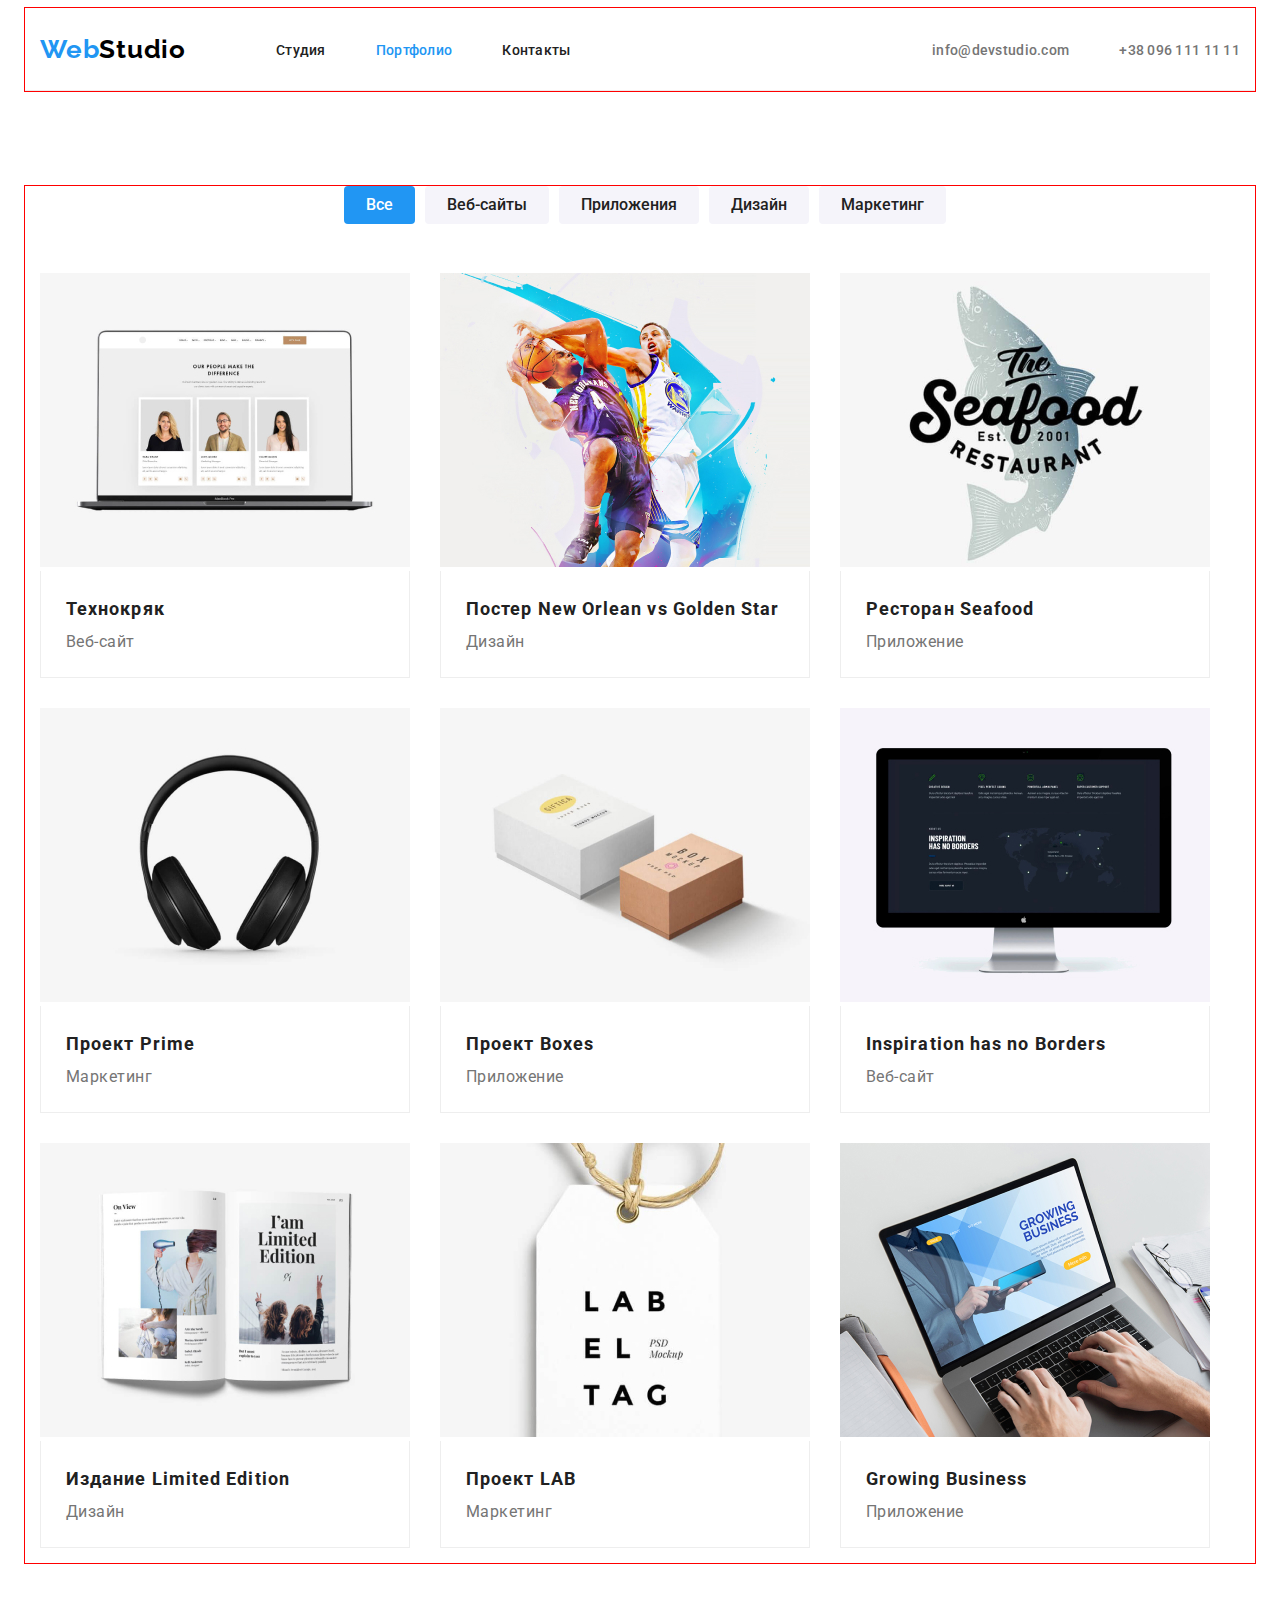
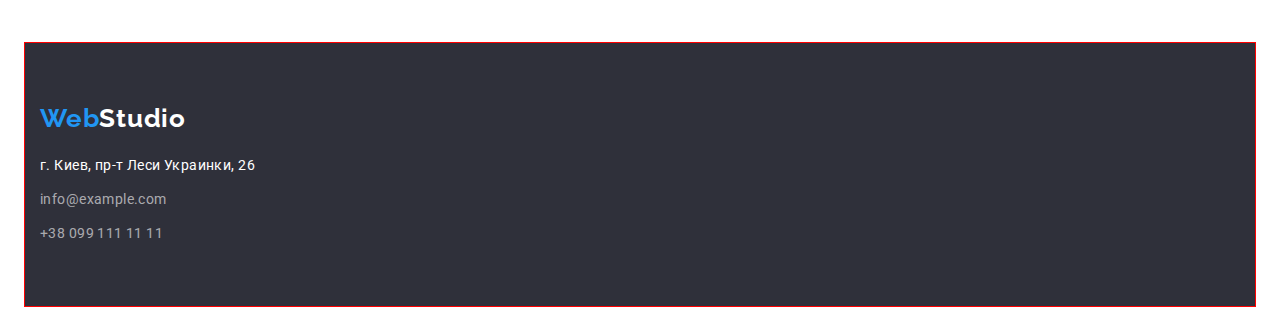
==== commit d1380c1a: "hw-03-full-01" ====
--- a/portfolio.html
+++ b/portfolio.html
@@ -17,12 +17,12 @@
   <body>
     <!-- heder -->
 
-    <header class="heder container section-flex heder-container">
-      <nav class="heder-nav section-flex heder-portfolio-border">
+    <header class="heder container section-flex heder-container heder-portfolio-border">
+      <nav class="heder-nav section-flex ">
         <a class="logo-web logo-heder link" href="./index.html"
           >Web<span class="logo-studio">Studio</span></a
         >
-        <ul class="list section-flex heder-padding">
+        <ul class="list section-flex heder-padding-potfolio">
           <li class="heder-list-item">
             <a class="heder-link link" href="./index.html">Студия</a>
           </li>
@@ -35,7 +35,7 @@
         </ul>
       </nav>
 
-      <ul class="section-flex list heder-group heder-padding">
+      <ul class="section-flex list heder-group heder-padding-portfolio">
         <li class="heder-group-item">
           <a class="heder-contact link" href="mailito:info@devstudio.com">info@devstudio.com</a>
         </li>
--- a/css/styles.css
+++ b/css/styles.css
@@ -147,9 +147,8 @@
     }
     
 .heder-portfolio-border {
-    
     border-bottom: 1px solid #ECECEC;
-    padding-bottom: 1px;}
+    }
         
    
 
@@ -180,10 +179,14 @@
     padding-top: 32px;
     padding-bottom: 32px;}
 
-.heder-padding {
+.heder-padding-one {
     padding-top: 32px;
     padding-bottom: 32px;
 }
+
+.heder-padding-portfolio {
+    padding-top: 32px;
+    padding-bottom: 31px;}
 
 .heder-group  { 
     margin-left: auto;
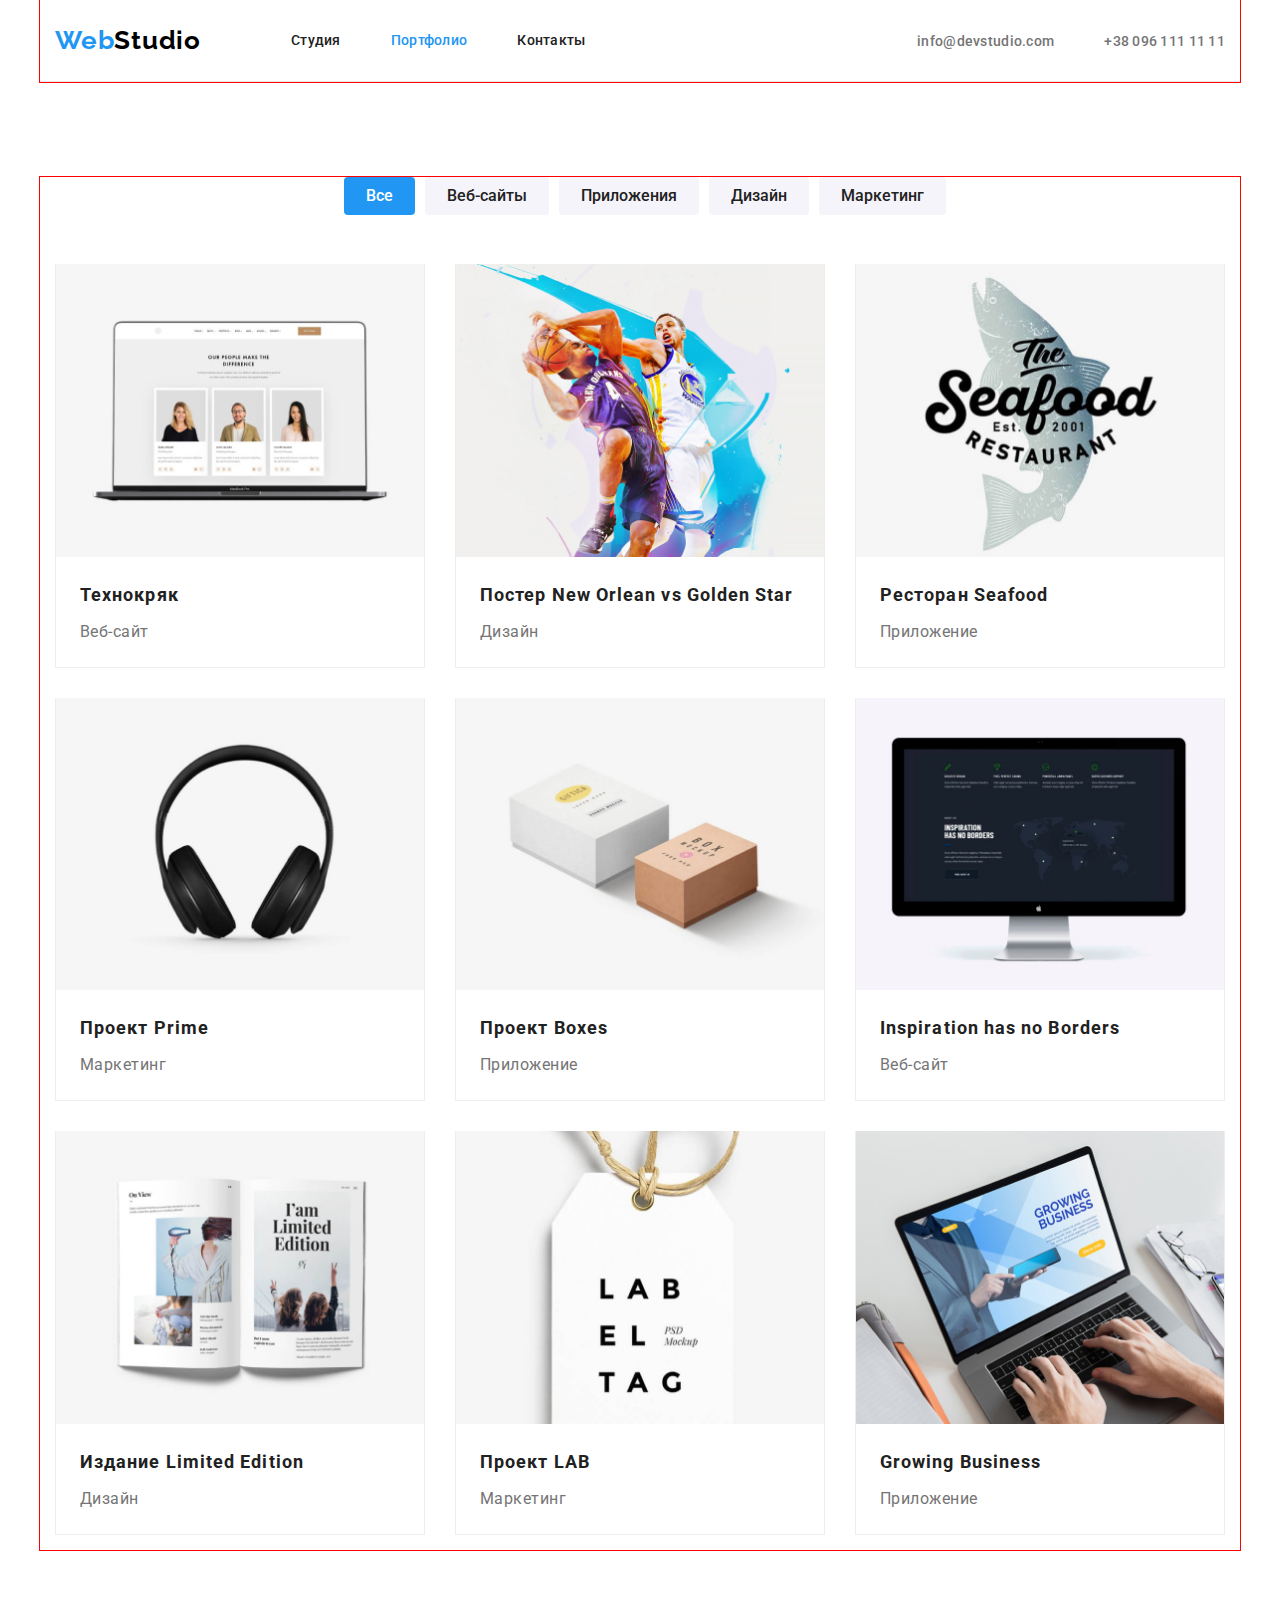
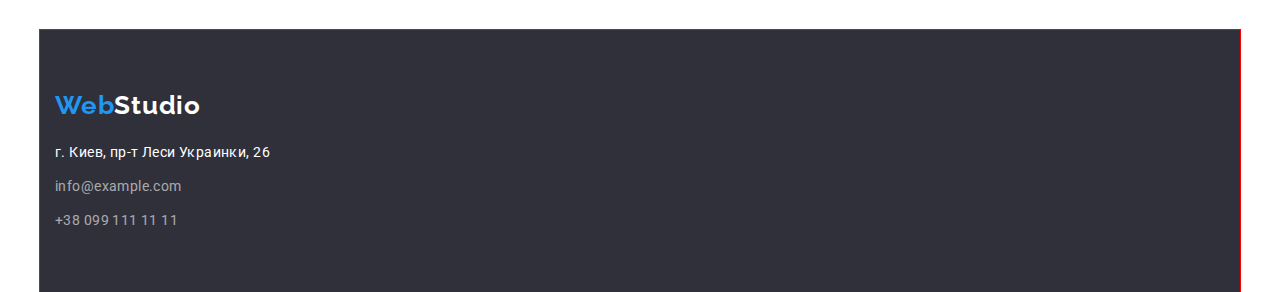
==== commit 72e52869: "hw-03-full-03" ====
--- a/portfolio.html
+++ b/portfolio.html
@@ -5,12 +5,25 @@
     <meta http-equiv="X-UA-Compatible" content="IE=edge" />
     <meta name="viewport" content="width=device-width, initial-scale=1.0" />
     <title>Portfolio</title>
+
+    <!--fonts-->
+
     <link rel="preconnect" href="https://fonts.googleapis.com" />
     <link rel="preconnect" href="https://fonts.gstatic.com" crossorigin />
     <link
       href="https://fonts.googleapis.com/css2?family=Raleway:wght@700&family=Roboto:wght@400;500;700;900&display=swap"
       rel="stylesheet"
     />
+
+    <!--normolaize styles-->
+
+    <link
+      rel="stylesheet"
+      href="https://cdn.jsdelivr.net/npm/modern-normalize@1.1.0/modern-normalize.min.css"
+    />
+
+    <!--castom styles-->
+
     <link rel="stylesheet" href="./css/styles.css" />
   </head>
 
@@ -64,20 +77,20 @@
 
         <div class="portfolio-container">
 
-          <ul class="list card-set card-top img">
-
-            <li class="card-set-item">
-
-              <a class="link" href="">
-                <img
-                  class="portfolio-pic"
+          <ul class="list card-set card-top">
+
+            <li class="card-set-item portfolio-border">
+
+              <a class="link" href="">
+                <img
+                  class="portfolio-pic img"
                   src="./images/hw-2-01.jpg"
                   alt="Работающий ноутбук"
                   width="370"
                   height="294"
                 />
 
-              <div class="portfolio-border">
+              <div class="text-padding">
                 <h2 class="portfolio-h2-style">Технокряк</h2>
                 <p class="pottfolio-p-style">Веб-сайт</p>
                 <span class="visually-hidden">Веб-сайты</span>
@@ -85,17 +98,17 @@
               </div>
             </li>
 
-            <li class="card-set-item">
-              <a class="link" href="">
-                <img
-                  class="portfolio-pic"
+            <li class="card-set-item portfolio-border">
+              <a class="link" href="">
+                <img
+                  class="portfolio-pic img"
                   src="./images/hw-2-02.jpg"
                   alt="Два баскетболиста в борьбе за мячь"
                   width="370"
                   height="294"
                 />
 
-                <div class="portfolio-border">
+                <div class="text-padding">
                 <h2 class="portfolio-h2-style">Постер New Orlean vs Golden Star</h2>
                 <p class="pottfolio-p-style">Дизайн</p>
                 
@@ -103,16 +116,16 @@
               </a>
             </li>
 
-            <li class="card-set-item portfolio-bord">
-              <a class="link" href="">
-                <img
-                  class="portfolio-pic"
+            <li class="card-set-item portfolio-border">
+              <a class="link" href="">
+                <img
+                  class="portfolio-pic img"
                   src="./images/hw-2-03.jpg"
                   alt="Логотип ресторана"
                   width="370"
                   height="294"
                 />
-                <div class="portfolio-border">
+                <div class="text-padding">
                 <h2 class="portfolio-h2-style">Ресторан Seafood</h2>
                 <p class="pottfolio-p-style">Приложение</p>
                 <span class="visually-hidden">Приложения</span>
@@ -120,16 +133,16 @@
               </a>
             </li>
 
-            <li class="card-set-item portfolio-bord">
-              <a class="link" href="">
-                <img
-                  class="portfolio-pic"
+            <li class="card-set-item portfolio-border">
+              <a class="link" href="">
+                <img
+                  class="portfolio-pic  img"
                   src="./images/hw-2-04.jpg"
                   alt="Изображение наушников"
                   width="370"
                   height="294"
                 />
-                <div class="portfolio-border">
+                <div class="text-padding">
                 <h2 class="portfolio-h2-style">Проект Prime</h2>
                 <p class="pottfolio-p-style">Маркетинг</p>
                 <span class="visually-hidden">Маркетинг</span>
@@ -137,16 +150,16 @@
               </a>
             </li>
 
-            <li class="card-set-item portfolio-bord">
-              <a class="link" href="">
-                <img
-                  class="portfolio-pic"
+            <li class="card-set-item portfolio-border">
+              <a class="link" href="">
+                <img
+                  class="portfolio-pic  img"
                   src="./images/hw-2-05.jpg"
                   alt="Изображение двух коробок"
                   width="370"
                   height="294"
                 />
-                <div class="portfolio-border">
+                <div class="text-padding">
                 <h2 class="portfolio-h2-style">Проект Boxes</h2>
                 <p class="pottfolio-p-style">Приложение</p>
                 <span class="visually-hidden">Приложения</span>
@@ -154,16 +167,16 @@
               </a>
             </li>
 
-            <li class="card-set-item portfolio-bord">
-              <a class="link" href="">
-                <img
-                  class="portfolio-pic"
+            <li class="card-set-item portfolio-border">
+              <a class="link" href="">
+                <img
+                  class="portfolio-pic  img"
                   src="./images/hw-2-06.jpg"
                   alt="Монитор Aplle"
                   width="370"
                   height="294"
                 />
-                <div class="portfolio-border">
+                <div class="text-padding">
                 <h2 lang="en" class="portfolio-h2-style">Inspiration has no Borders</h2>
                 <p class="pottfolio-p-style">Веб-сайт</p>
                 <span class="visually-hidden">Веб-сайты</span>
@@ -171,16 +184,16 @@
               </a>
             </li>
 
-            <li class="card-set-item portfolio-bord">
-              <a class="link" href="">
-                <img
-                  class="portfolio-pic"
+            <li class="card-set-item portfolio-border">
+              <a class="link" href="">
+                <img
+                  class="portfolio-pic  img"
                   src="./images/hw-2-07.jpg"
                   alt="Разворот журнала"
                   width="370"
                   height="294"
                 />
-                <div class="portfolio-border">
+                <div class="text-padding">
                 <h2 class="portfolio-h2-style">Издание Limited Edition</h2>
                 <p class="pottfolio-p-style">Дизайн</p>
                 <span class="visually-hidden">Дизайн</span>
@@ -189,16 +202,16 @@
               
             </li>
 
-            <li class="card-set-item portfolio-bord">
-              <a class="link" href="">
-                <img
-                  class="portfolio-pic"
+            <li class="card-set-item portfolio-border">
+              <a class="link" href="">
+                <img
+                  class="portfolio-pic  img"
                   src="./images/hw-2-08.jpg"
                   alt="Изображение этикетки LAB"
                   width="370"
                   height="294"
                 />
-                <div class="portfolio-border">
+                <div class="text-padding">
                 <h2 class="portfolio-h2-style">Проект LAB</h2>
                 <p class="pottfolio-p-style">Маркетинг</p>
                 <span class="visually-hidden">Маркетинг</span>
@@ -207,16 +220,16 @@
               
             </li>
 
-            <li class="card-set-item portfolio-bord">
-              <a class="link" href="">
-                <img
-                  class="portfolio-pic"
+            <li class="card-set-item portfolio-border">
+              <a class="link" href="">
+                <img
+                  class="portfolio-pic  img"
                   src="./images/hw-2-09.jpg"
                   alt="Работа в приложении Growing Business на ноутбуке"
                   width="370"
                   height="294"
                 />
-                <div class="portfolio-border">
+                <div class="text-padding">
                 <h2 lang="en" class="portfolio-h2-style">Growing Business</h2>
                 <p class="pottfolio-p-style">Приложение</p>
                 <span class="visually-hidden">Приложения</span>
--- a/css/styles.css
+++ b/css/styles.css
@@ -381,13 +381,13 @@
 
 
 .portfolio-border {
-    
-    padding: 20px 25px;
     border: 1px solid #EEEEEE;
     border-top: none;
        
     }
-
+.text-padding {
+padding: 20px 24px;
+}
 
 .portfolio-h2-style {
     
@@ -395,6 +395,8 @@
     line-height: 2;
     letter-spacing: 0.06em;
     color: var(--txt-deep-grey);
+    margin-bottom: 4px;
+    
     
 } 
 
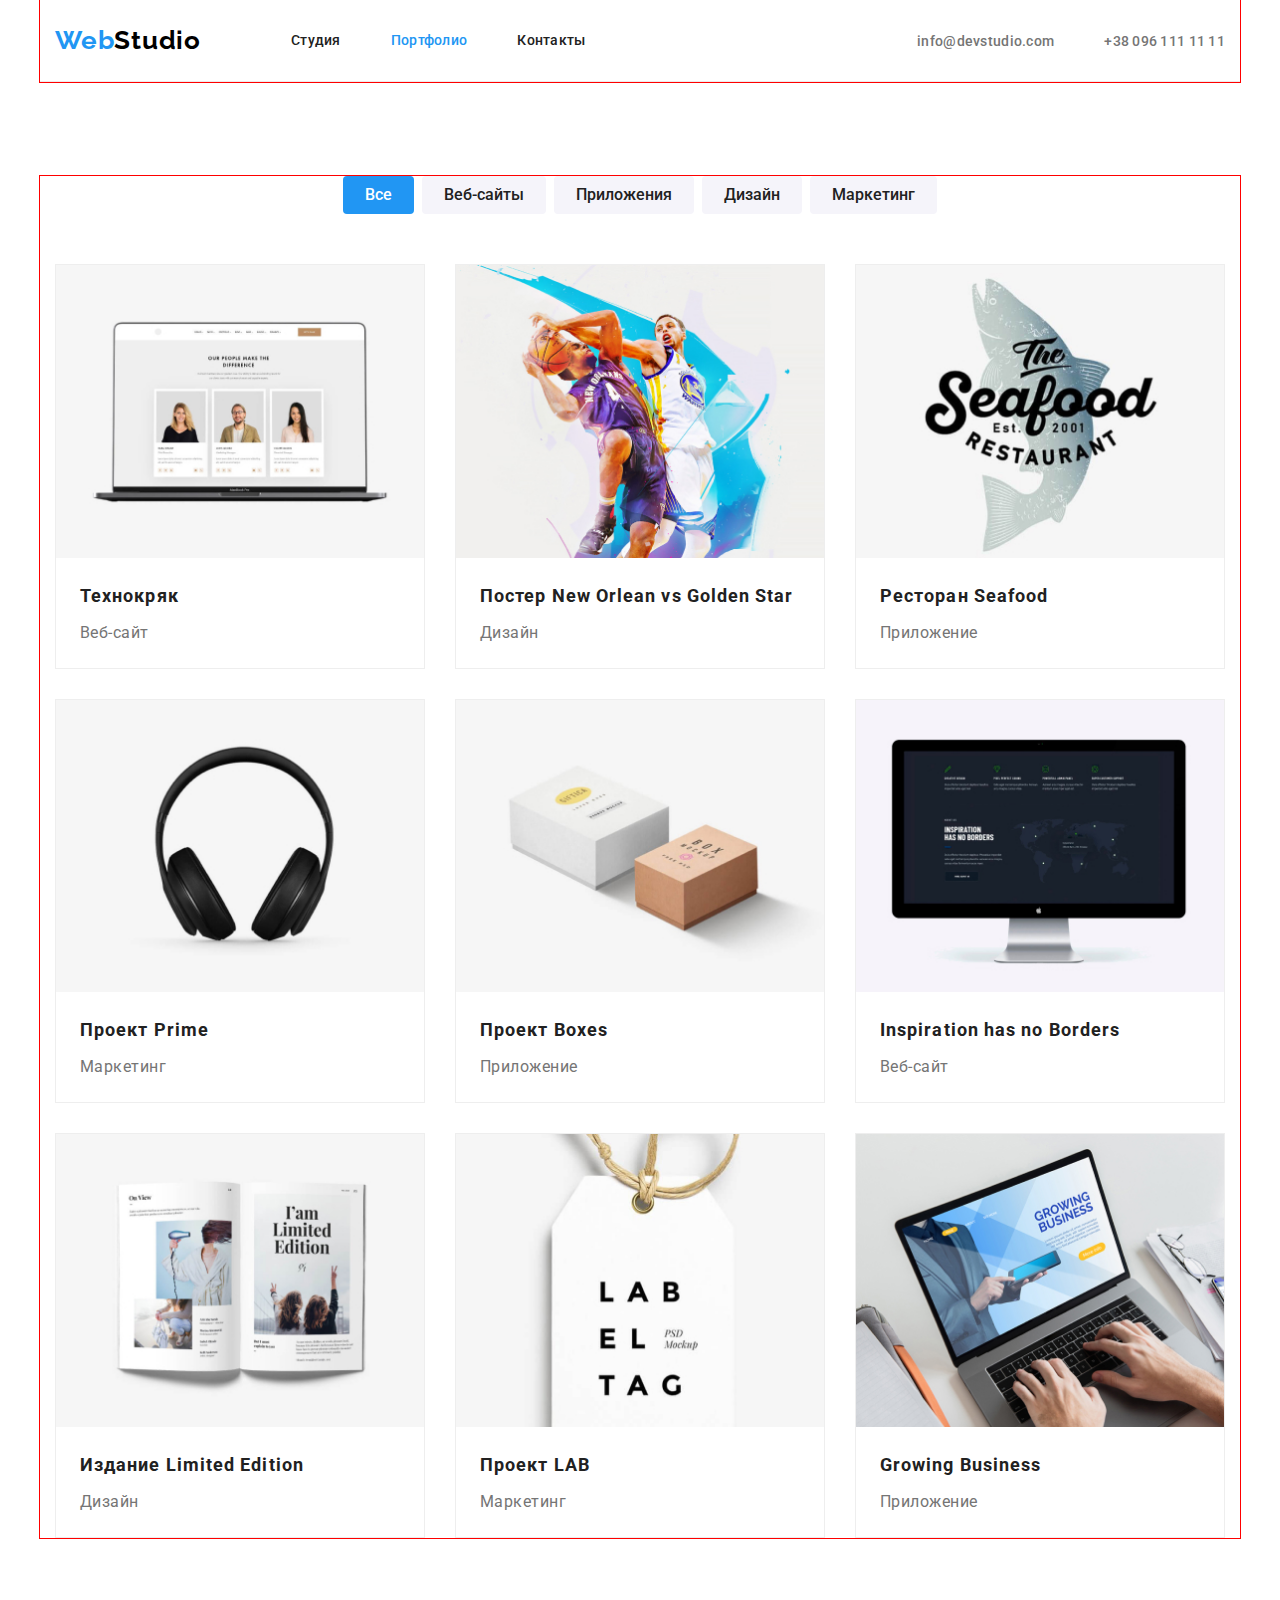
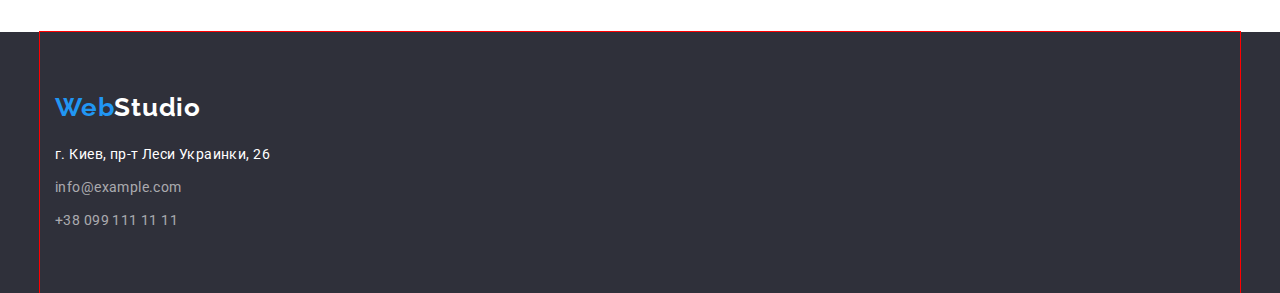
==== commit f94c868a: "hw-03-05" ====
--- a/portfolio.html
+++ b/portfolio.html
@@ -31,7 +31,7 @@
     <!-- heder -->
 
     <header class="heder container section-flex heder-container heder-portfolio-border">
-      <nav class="heder-nav section-flex ">
+      <nav class="heder-nav section-flex">
         <a class="logo-web logo-heder link" href="./index.html"
           >Web<span class="logo-studio">Studio</span></a
         >
@@ -60,219 +60,190 @@
 
     <!-- main -->
 
-    <main class="portfolio section">
-      <div class="container">
-        <h1 class="visually-hidden">Портфолио</h1>
-
-        <div class="btn-portfolio-container">
+    <main>
+      <!-- section portfolio -->
+
+      <section class="section">
+        <div class="container">
+          <h1 class="visually-hidden">Портфолио</h1>
+
           <ul class="list list-portfolio-container section-flex">
-            <li><button class="btn-portfolio btn btn-colored" type="button">Все</button></li>
-            <li><button class="btn-portfolio btn" type="button">Веб-сайты</button></li>
-            <li><button class="btn-portfolio btn" type="button">Приложения</button></li>
-            <li><button class="btn-portfolio btn" type="button">Дизайн</button></li>
-            <li><button class="btn-portfolio btn" type="button">Маркетинг</button></li>
+            <li class="btn-right">
+              <button class="btn-portfolio btn btn-colored" type="button">Все</button>
+            </li>
+            <li class="btn-right">
+              <button class="btn-portfolio btn" type="button">Веб-сайты</button>
+            </li>
+            <li class="btn-right">
+              <button class="btn-portfolio btn" type="button">Приложения</button>
+            </li>
+            <li class="btn-right">
+              <button class="btn-portfolio btn" type="button">Дизайн</button>
+            </li>
+            <li class="btn-right">
+              <button class="btn-portfolio btn" type="button">Маркетинг</button>
+            </li>
+          </ul>
+
+          <ul class="list card-set card-top">
+            <li class="card-set-item">
+              <img
+                class="img"
+                src="./images/hw-2-01.jpg"
+                alt="Работающий ноутбук"
+                width="370"
+                height="294"
+              />
+              <div class="text-padding">
+                <h2 class="portfolio-h2-style">Технокряк</h2>
+                <p class="pottfolio-p-style">Веб-сайт</p>
+              </div>
+            </li>
+
+            <li class="card-set-item">
+              <img
+                class="img"
+                src="./images/hw-2-02.jpg"
+                alt="Два баскетболиста в борьбе за мячь"
+                width="370"
+                height="294"
+              />
+              <div class="text-padding">
+                <h2 class="portfolio-h2-style">Постер New Orlean vs Golden Star</h2>
+                <p class="pottfolio-p-style">Дизайн</p>
+              </div>
+            </li>
+
+            <li class="card-set-item">
+              <img
+                class="img"
+                src="./images/hw-2-03.jpg"
+                alt="Логотип ресторана"
+                width="370"
+                height="294"
+              />
+              <div class="text-padding">
+                <h2 class="portfolio-h2-style">Ресторан Seafood</h2>
+                <p class="pottfolio-p-style">Приложение</p>
+              </div>
+            </li>
+
+            <li class="card-set-item">
+              <img
+                class="img"
+                src="./images/hw-2-04.jpg"
+                alt="Изображение наушников"
+                width="370"
+                height="294"
+              />
+              <div class="text-padding">
+                <h2 class="portfolio-h2-style">Проект Prime</h2>
+                <p class="pottfolio-p-style">Маркетинг</p>
+              </div>
+            </li>
+
+            <li class="card-set-item">
+              <img
+                class="img"
+                src="./images/hw-2-05.jpg"
+                alt="Изображение двух коробок"
+                width="370"
+                height="294"
+              />
+              <div class="text-padding">
+                <h2 class="portfolio-h2-style">Проект Boxes</h2>
+                <p class="pottfolio-p-style">Приложение</p>
+              </div>
+            </li>
+
+            <li class="card-set-item">
+              <img
+                class="img"
+                src="./images/hw-2-06.jpg"
+                alt="Монитор Aplle"
+                width="370"
+                height="294"
+              />
+              <div class="text-padding">
+                <h2 lang="en" class="portfolio-h2-style">Inspiration has no Borders</h2>
+                <p class="pottfolio-p-style">Веб-сайт</p>
+              </div>
+            </li>
+
+            <li class="card-set-item">
+              <img
+                class="img"
+                src="./images/hw-2-07.jpg"
+                alt="Разворот журнала"
+                width="370"
+                height="294"
+              />
+              <div class="text-padding">
+                <h2 class="portfolio-h2-style">Издание Limited Edition</h2>
+                <p class="pottfolio-p-style">Дизайн</p>
+              </div>
+            </li>
+
+            <li class="card-set-item">
+              <img
+                class="img"
+                src="./images/hw-2-08.jpg"
+                alt="Изображение этикетки LAB"
+                width="370"
+                height="294"
+              />
+              <div class="text-padding">
+                <h2 class="portfolio-h2-style">Проект LAB</h2>
+                <p class="pottfolio-p-style">Маркетинг</p>
+              </div>
+            </li>
+
+            <li class="card-set-item">
+              <img
+                class="img"
+                src="./images/hw-2-09.jpg"
+                alt="Работа в приложении Growing Business на ноутбуке"
+                width="370"
+                height="294"
+              />
+              <div class="text-padding">
+                <h2 lang="en" class="portfolio-h2-style">Growing Business</h2>
+                <p class="pottfolio-p-style">Приложение</p>
+              </div>
+            </li>
           </ul>
         </div>
-      
-
-        <div class="portfolio-container">
-
-          <ul class="list card-set card-top">
-
-            <li class="card-set-item portfolio-border">
-
-              <a class="link" href="">
-                <img
-                  class="portfolio-pic img"
-                  src="./images/hw-2-01.jpg"
-                  alt="Работающий ноутбук"
-                  width="370"
-                  height="294"
-                />
-
-              <div class="text-padding">
-                <h2 class="portfolio-h2-style">Технокряк</h2>
-                <p class="pottfolio-p-style">Веб-сайт</p>
-                <span class="visually-hidden">Веб-сайты</span>
-                </a>
-              </div>
-            </li>
-
-            <li class="card-set-item portfolio-border">
-              <a class="link" href="">
-                <img
-                  class="portfolio-pic img"
-                  src="./images/hw-2-02.jpg"
-                  alt="Два баскетболиста в борьбе за мячь"
-                  width="370"
-                  height="294"
-                />
-
-                <div class="text-padding">
-                <h2 class="portfolio-h2-style">Постер New Orlean vs Golden Star</h2>
-                <p class="pottfolio-p-style">Дизайн</p>
-                
-                </div>
-              </a>
-            </li>
-
-            <li class="card-set-item portfolio-border">
-              <a class="link" href="">
-                <img
-                  class="portfolio-pic img"
-                  src="./images/hw-2-03.jpg"
-                  alt="Логотип ресторана"
-                  width="370"
-                  height="294"
-                />
-                <div class="text-padding">
-                <h2 class="portfolio-h2-style">Ресторан Seafood</h2>
-                <p class="pottfolio-p-style">Приложение</p>
-                <span class="visually-hidden">Приложения</span>
-                </div>
-              </a>
-            </li>
-
-            <li class="card-set-item portfolio-border">
-              <a class="link" href="">
-                <img
-                  class="portfolio-pic  img"
-                  src="./images/hw-2-04.jpg"
-                  alt="Изображение наушников"
-                  width="370"
-                  height="294"
-                />
-                <div class="text-padding">
-                <h2 class="portfolio-h2-style">Проект Prime</h2>
-                <p class="pottfolio-p-style">Маркетинг</p>
-                <span class="visually-hidden">Маркетинг</span>
-                </div>
-              </a>
-            </li>
-
-            <li class="card-set-item portfolio-border">
-              <a class="link" href="">
-                <img
-                  class="portfolio-pic  img"
-                  src="./images/hw-2-05.jpg"
-                  alt="Изображение двух коробок"
-                  width="370"
-                  height="294"
-                />
-                <div class="text-padding">
-                <h2 class="portfolio-h2-style">Проект Boxes</h2>
-                <p class="pottfolio-p-style">Приложение</p>
-                <span class="visually-hidden">Приложения</span>
-                </div>
-              </a>
-            </li>
-
-            <li class="card-set-item portfolio-border">
-              <a class="link" href="">
-                <img
-                  class="portfolio-pic  img"
-                  src="./images/hw-2-06.jpg"
-                  alt="Монитор Aplle"
-                  width="370"
-                  height="294"
-                />
-                <div class="text-padding">
-                <h2 lang="en" class="portfolio-h2-style">Inspiration has no Borders</h2>
-                <p class="pottfolio-p-style">Веб-сайт</p>
-                <span class="visually-hidden">Веб-сайты</span>
-                </div>
-              </a>
-            </li>
-
-            <li class="card-set-item portfolio-border">
-              <a class="link" href="">
-                <img
-                  class="portfolio-pic  img"
-                  src="./images/hw-2-07.jpg"
-                  alt="Разворот журнала"
-                  width="370"
-                  height="294"
-                />
-                <div class="text-padding">
-                <h2 class="portfolio-h2-style">Издание Limited Edition</h2>
-                <p class="pottfolio-p-style">Дизайн</p>
-                <span class="visually-hidden">Дизайн</span>
-                </div>
-              </a>
-              
-            </li>
-
-            <li class="card-set-item portfolio-border">
-              <a class="link" href="">
-                <img
-                  class="portfolio-pic  img"
-                  src="./images/hw-2-08.jpg"
-                  alt="Изображение этикетки LAB"
-                  width="370"
-                  height="294"
-                />
-                <div class="text-padding">
-                <h2 class="portfolio-h2-style">Проект LAB</h2>
-                <p class="pottfolio-p-style">Маркетинг</p>
-                <span class="visually-hidden">Маркетинг</span>
-                </div>
-              </a>
-              
-            </li>
-
-            <li class="card-set-item portfolio-border">
-              <a class="link" href="">
-                <img
-                  class="portfolio-pic  img"
-                  src="./images/hw-2-09.jpg"
-                  alt="Работа в приложении Growing Business на ноутбуке"
-                  width="370"
-                  height="294"
-                />
-                <div class="text-padding">
-                <h2 lang="en" class="portfolio-h2-style">Growing Business</h2>
-                <p class="pottfolio-p-style">Приложение</p>
-                <span class="visually-hidden">Приложения</span>
-                </div>
-              </a>
+      </section>
+    </main>
+
+    <!-- footer -->
+
+    <footer class="footer">
+      <div class="container footer-position section-flex footer-container">
+        <a class="logo-web link" href="./index.html"
+          >Web<span class="footer-logo-studio">Studio</span></a
+        >
+
+        <address class="footer-address-it">
+          <ul class="list">
+            <li class="footer-contact-position">
+              <a
+                class="footer-address link"
+                href="https://goo.gl/maps/yNYyYPv2zE2rzLxP9"
+                target="_blank"
+                rel="noopener noreferrer"
+                >г. Киев, пр-т Леси Украинки, 26</a
+              >
+            </li>
+            <li class="footer-contact-position">
+              <a class="footer-contact link" href="mailito:info@example.com">info@example.com</a>
+            </li>
+            <li class="footer-contact-position">
+              <a class="footer-contact link" href="tel:+380991111111">+38 099 111 11 11</a>
             </li>
           </ul>
-        </div>
+        </address>
       </div>
-    </main>
-
-    <!-- footer -->
-
-    <footer class="footer container">
-      
-        <div class="section-flex footer-container">
-          <a class="logo-web logo-footer section-flex link" href="./index.html"
-            >Web<span class="footer-logo-studio">Studio</span></a
-          >
-        </div>
-
-        <address class="footer-address-it">
-          <div class="section-flex footer-container">
-            <ul class="list section-flex footer-container">
-              <li class="section-flex">
-                <a
-                  class="footer-address link"
-                  href="https://goo.gl/maps/yNYyYPv2zE2rzLxP9"
-                  target="_blank"
-                  rel="noopener noreferrer"
-                  >г. Киев, пр-т Леси Украинки, 26</a
-                >
-              </li>
-              <li class="section-flex">
-                <a class="footer-contact link" href="mailito:info@example.com">info@example.com</a>
-              </li>
-              <li class="section-flex footer-end">
-                <a class="footer-contact link" href="tel:+380991111111">+38 099 111 11 11</a>
-              </li>
-            </ul>
-          </div>
-        </address>
-      
     </footer>
   </body>
 </html>
--- a/css/styles.css
+++ b/css/styles.css
@@ -63,8 +63,8 @@
 
 
 .section {
-    padding-top: 95px;
-    padding-bottom: 95px;
+    padding-top: 94px;
+    padding-bottom: 94px;
 }
 
 .container {
@@ -120,19 +120,13 @@
     border: 0px;
 }
  
-
-/* сетка flex */
-
 .card-set {
     display: flex;
     flex-wrap: wrap;
-    margin: calc(-1 * var(--indent) / 2);
-}
-
-.card-set-item {
-    flex-basis: calc((100% - (var(--indent)) * var(--items)) / var(--items));
-    margin: calc((var(--indent)) / 2);
-}
+    gap: 30px;
+}
+
+
 
 
 /* comon styles end */
@@ -222,10 +216,13 @@
 
 /* main-one */
 
+/* section hero */
+
 .hero-background {
 
     background-color: var(--heder-footer);
     text-align: center;
+    padding: 200px 0;
  }
  
 .section-one-h1 { 
@@ -233,13 +230,13 @@
     font-weight: 900;
     font-size: 44px;
     line-height: 1.36;
-    width: 695px;
+    width: 696px;
     letter-spacing: 0.06em;
     text-transform: uppercase;
     color: var(--txt-white);
     margin-right: auto;
     margin-left: auto;
-    margin-top: 90px;
+    
        
 }
 
@@ -250,11 +247,11 @@
     letter-spacing: 0.06em; 
     color: var(--txt-white);
     background-color:var(--accent-txt-color);
-    padding: 10px 30px;
+    padding: 10px 32px;
     margin-top: 30px;
     margin-right: auto;
     margin-left: auto;
-    margin-bottom: 90px;
+    
 
 }
 
@@ -262,9 +259,11 @@
 .btn-one:hover,
 .btn-one:focus,
 .btn-one:active {
-    color: var(--txt-deep-grey);
-    background-color: var(--txt-light-gray);
-}
+    color: var(--txt-white);
+    background-color: #188CE8;
+}
+
+/* section best */
 
 .section-one-h2 {
     
@@ -281,69 +280,63 @@
     
     font-size: 14px;
     line-height: 1.14;
-    
     text-transform: uppercase;
     color: var(--txt-deep-grey);
-    margin-bottom: 7px;}
+    margin-bottom: 10px;
+}
     
 .section-one-p-best {
     font-size: 14px;
     line-height: 1.71;
     
 }
-.best-list {
-   
-    --items: 4;
-}
-
-.banda-background {
+.card-set-best {
+    width: 270px;
+}
+
+
+/* section team */
+
+.team-background {
     background-color: #F5F4FA;;
 }
 
-.section-top {
-    padding-top: 0;}
-
-.banda-border {
-    padding: 0px 0px;
-    border: 1px solid #EEEEEE;
-    background-color: #FFFFFF;;
-    border-top: none;
+
+.team-border {
+    background: #FFFFFF;
+    box-shadow: 0px 1px 3px rgba(0, 0, 0, 0.12), 0px 1px 1px rgba(0, 0, 0, 0.14), 0px 2px 1px rgba(0, 0, 0, 0.2);
     border-radius: 0px 0px 4px 4px;
 
 }
 
-.section-one-h3-banda {
-    
+.team-title {
+    margin: 30px 0;
+    text-align: center;
+
+}
+
+.section-one-h3-team {
     font-weight: 500;
+    font-size: 16px;
     line-height: 1.19;
-    /* identical to box height */
-    text-align: center;
     color: var(--txt-deep-grey);
-    margin-top: 30px;
     margin-bottom: 10px;
     }
 
-.section-one-p-banda {
-    
+.section-one-p-team {
     line-height: 1.19;
-    /* identical to box height */
-    text-align: center;
-    margin-bottom: 30px;
-    } 
-
-.banda-list {
-    --items: 4;
-}
-
-
-
-
-/* main-portfolio */  
+    
+} 
+
+
+
+
+
+/* section-portfolio */  
 
 
 
 .list-portfolio-container {
-        align-items: center;
         justify-content: center;
         
       }
@@ -356,9 +349,11 @@
         color: var(--txt-deep-grey);
         background-color: transparent;
         background-color: var(--txt-light-gray);
-        margin-left: 10px;
-    }
-
+}
+
+.btn-right:not(:last-child) {
+    margin-right: 8px;
+}
 
 .btn-portfolio:hover,
 .btn-portfolio:focus,
@@ -375,14 +370,16 @@
 
 
 .card-top {
-    margin-top: 34px;
+    margin-top: 50px;
 }
  
 
 
-.portfolio-border {
+.card-set-item {
+    width: 370px;
+    background-color: #FFFFFF;
     border: 1px solid #EEEEEE;
-    border-top: none;
+    
        
     }
 .text-padding {
@@ -413,7 +410,11 @@
 
 .footer {
 background-color: var(--heder-footer);
-
+}
+
+.footer-position {
+    padding-top: 60px;
+    padding-bottom: 60px;
 }
 
 .footer-container {
@@ -421,9 +422,7 @@
     
 }
 
-.logo-footer {
-    margin-top: 60px;
-    }
+
 
 .footer-logo-studio {
 color: var(--txt-white);
@@ -431,14 +430,20 @@
 
 .footer-address-it {
     font-style: normal;
+    margin-top: 20px;
     } 
+
+.footer-contact-position:not(:last-child) {
+    margin-bottom: 9px;
+}
+
 
 .footer-address {
     font-size: 14px;
     line-height: 1.71;
     letter-spacing: 0.03em;
     color: var(--txt-white);
-    margin-top: 20px;
+    
     
 }
 
@@ -448,15 +453,12 @@
     line-height: 1.71;
     letter-spacing: 0.03em;
     color: var(--txt-gray-glass);
-    margin-top: 10px;
+    
     not(last-child): 10px;
     
 }
 
-.footer-end { 
-    margin-bottom: 60px;
-
-}
+
 
 .footer-contact:hover,
 .footer-contact:focus {
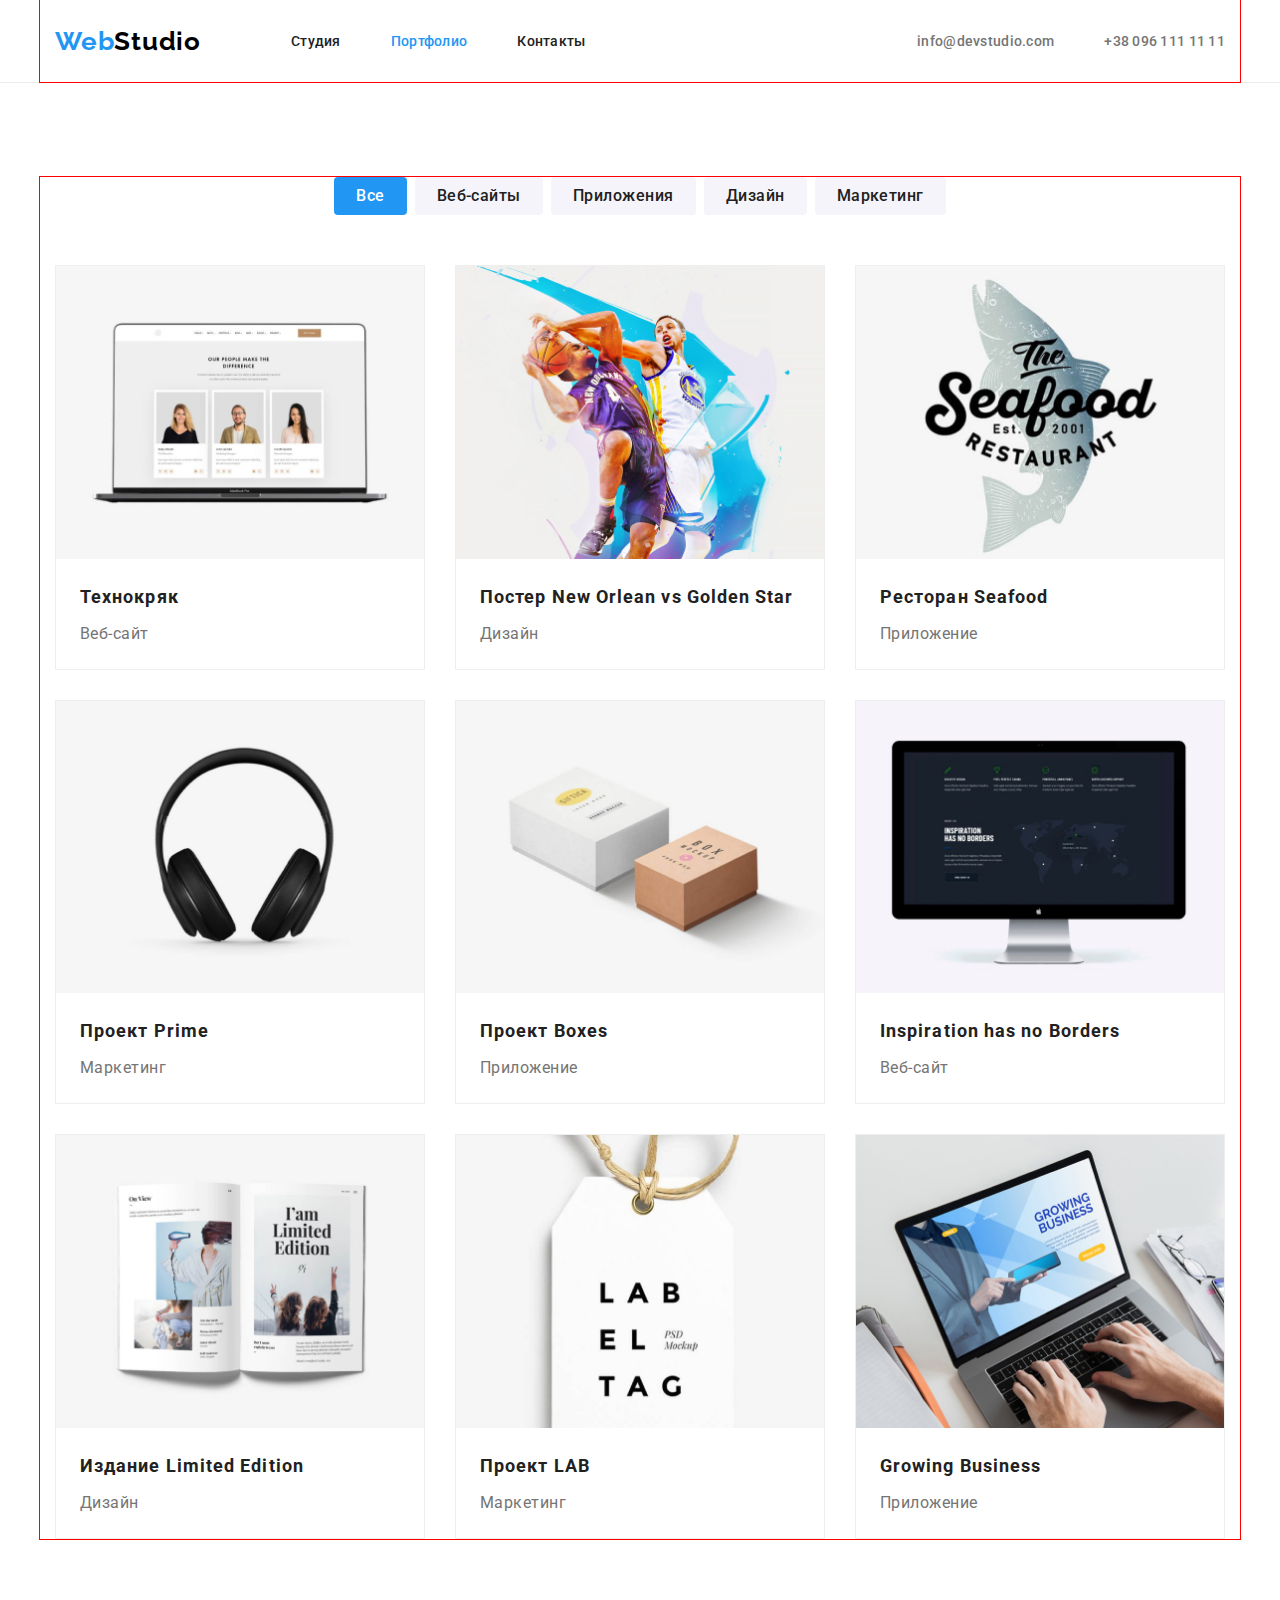
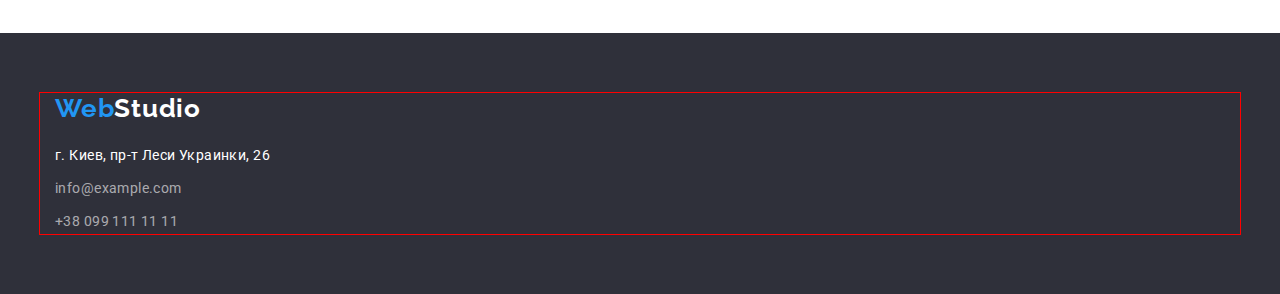
==== commit 62235a8a: "hw-03-07" ====
--- a/portfolio.html
+++ b/portfolio.html
@@ -30,32 +30,34 @@
   <body>
     <!-- heder -->
 
-    <header class="heder container section-flex heder-container heder-portfolio-border">
-      <nav class="heder-nav section-flex">
-        <a class="logo-web logo-heder link" href="./index.html"
-          >Web<span class="logo-studio">Studio</span></a
-        >
-        <ul class="list section-flex heder-padding-potfolio">
-          <li class="heder-list-item">
-            <a class="heder-link link" href="./index.html">Студия</a>
+    <header class="heder">
+      <div class="container section-flex">
+        <nav class="heder-nav section-flex">
+          <a class="logo-web logo-heder link" href="./index.html"
+            >Web<span class="logo-studio">Studio</span></a
+          >
+          <ul class="list section-flex heder-padding">
+            <li class="heder-list-item">
+              <a class="heder-link link" href="./index.html">Студия</a>
+            </li>
+            <li class="heder-list-item">
+              <a class="heder-link link current" href="./portfolio.html">Портфолио</a>
+            </li>
+            <li class="heder-list-item">
+              <a class="heder-link link" href="./index.html">Контакты</a>
+            </li>
+          </ul>
+        </nav>
+
+        <ul class="section-flex list heder-group heder-padding">
+          <li class="heder-group-item">
+            <a class="heder-contact link" href="mailito:info@devstudio.com">info@devstudio.com</a>
           </li>
-          <li class="heder-list-item">
-            <a class="heder-link link current" href="./portfolio.html">Портфолио</a>
-          </li>
-          <li class="heder-list-item">
-            <a class="heder-link link" href="./index.html">Контакты</a>
+          <li class="heder-group-item">
+            <a class="heder-contact link" href="tel:+380961111111">+38 096 111 11 11</a>
           </li>
         </ul>
-      </nav>
-
-      <ul class="section-flex list heder-group heder-padding-portfolio">
-        <li class="heder-group-item">
-          <a class="heder-contact link" href="mailito:info@devstudio.com">info@devstudio.com</a>
-        </li>
-        <li class="heder-group-item">
-          <a class="heder-contact link" href="tel:+380961111111">+38 096 111 11 11</a>
-        </li>
-      </ul>
+      </div>
     </header>
 
     <!-- main -->
@@ -219,12 +221,12 @@
     <!-- footer -->
 
     <footer class="footer">
-      <div class="container footer-position section-flex footer-container">
+      <div class="container">
         <a class="logo-web link" href="./index.html"
           >Web<span class="footer-logo-studio">Studio</span></a
         >
 
-        <address class="footer-address-it">
+        <address class="address footer-address-top">
           <ul class="list">
             <li class="footer-contact-position">
               <a
--- a/css/styles.css
+++ b/css/styles.css
@@ -24,10 +24,6 @@
 
 /* others */
 
---items: 3;
---indent: 30px;
-
-
 }
 
 body
@@ -45,6 +41,8 @@
 h2,
 h3,
 h4,
+h5,
+h6,
 p,
 img {
     margin: 0;
@@ -57,6 +55,11 @@
     height: auto;
     
 }
+
+.address {
+    font-style: normal;
+}
+
 
 
 /* comon styles start */
@@ -113,11 +116,13 @@
     color: var(--accent-txt-color)}
 
 .btn {
+    display: block;
     font-size: 16px;
     text-align: center;
+    margin: 0 auto;
     cursor: pointer;
     border-radius: 4px;
-    border: 0px;
+    border: none;
 }
  
 .card-set {
@@ -136,12 +141,8 @@
 
 /* heder */
 
-.heder-container {
-    align-items: center;
-    }
-    
-.heder-portfolio-border {
-    border-bottom: 1px solid #ECECEC;
+.heder {
+   border-bottom: 1px solid #ECECEC;
     }
         
    
@@ -173,14 +174,11 @@
     padding-top: 32px;
     padding-bottom: 32px;}
 
-.heder-padding-one {
+.heder-padding{
     padding-top: 32px;
     padding-bottom: 32px;
 }
 
-.heder-padding-portfolio {
-    padding-top: 32px;
-    padding-bottom: 31px;}
 
 .heder-group  { 
     margin-left: auto;
@@ -211,10 +209,6 @@
 
 /* main */
 
-
-
-
-/* main-one */
 
 /* section hero */
 
@@ -294,6 +288,13 @@
     width: 270px;
 }
 
+/* section work */
+
+.section-top {
+   padding-top: 0; 
+}
+
+
 
 /* section team */
 
@@ -310,7 +311,7 @@
 }
 
 .team-title {
-    margin: 30px 0;
+    padding: 30px 0;
     text-align: center;
 
 }
@@ -346,6 +347,7 @@
         font-family: inherit;
         font-weight: 500;
         line-height: 1.62;
+        letter-spacing: 0.03em;
         color: var(--txt-deep-grey);
         background-color: transparent;
         background-color: var(--txt-light-gray);
@@ -409,28 +411,17 @@
 /* footer */
 
 .footer {
-background-color: var(--heder-footer);
-}
-
-.footer-position {
+    background-color: var(--heder-footer);
     padding-top: 60px;
-    padding-bottom: 60px;
-}
-
-.footer-container {
-    flex-direction: column;
-    
-}
-
-
+    padding-bottom: 60px; 
+}
 
 .footer-logo-studio {
 color: var(--txt-white);
 }
 
-.footer-address-it {
-    font-style: normal;
-    margin-top: 20px;
+.footer-address-top {
+     margin-top: 20px;
     } 
 
 .footer-contact-position:not(:last-child) {
@@ -453,9 +444,7 @@
     line-height: 1.71;
     letter-spacing: 0.03em;
     color: var(--txt-gray-glass);
-    
-    not(last-child): 10px;
-    
+        
 }
 
 
